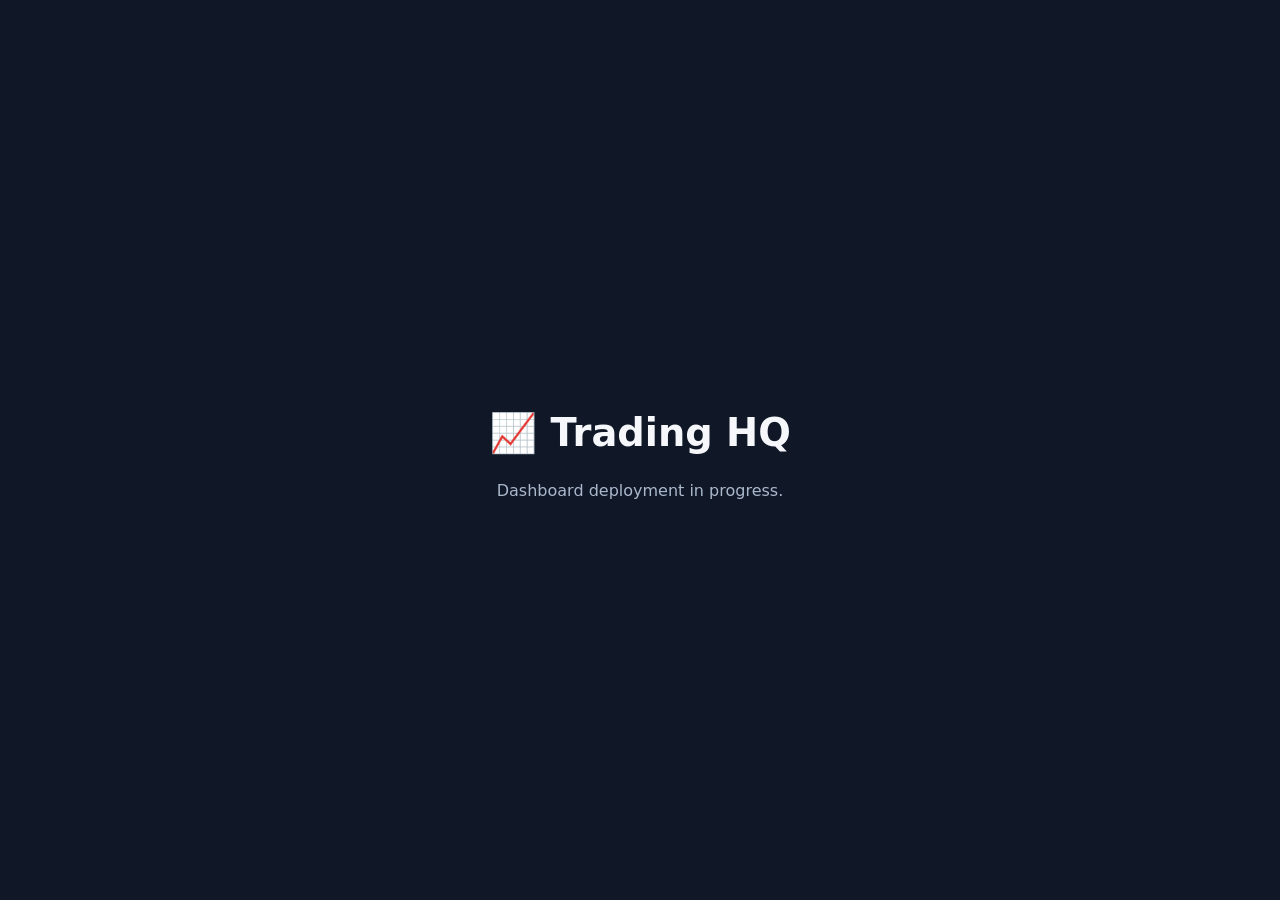
==== index.html @ 2f401fd8 "Add initial Trading HQ landing page" ====
<!doctype html>
<html lang="en"><head><meta charset="utf-8"><meta name="viewport" content="width=device-width,initial-scale=1"><meta name="theme-color" content="#101827"><title>Trading HQ</title><style>body{margin:0;background:#101827;color:#f5f7fb;font-family:system-ui,sans-serif;min-height:100vh;display:grid;place-items:center;text-align:center}main{padding:2rem}h1{font-size:2.4rem}p{color:#aab8cc}</style></head><body><main><h1>📈 Trading HQ</h1><p>Dashboard deployment in progress.</p></main></body></html>
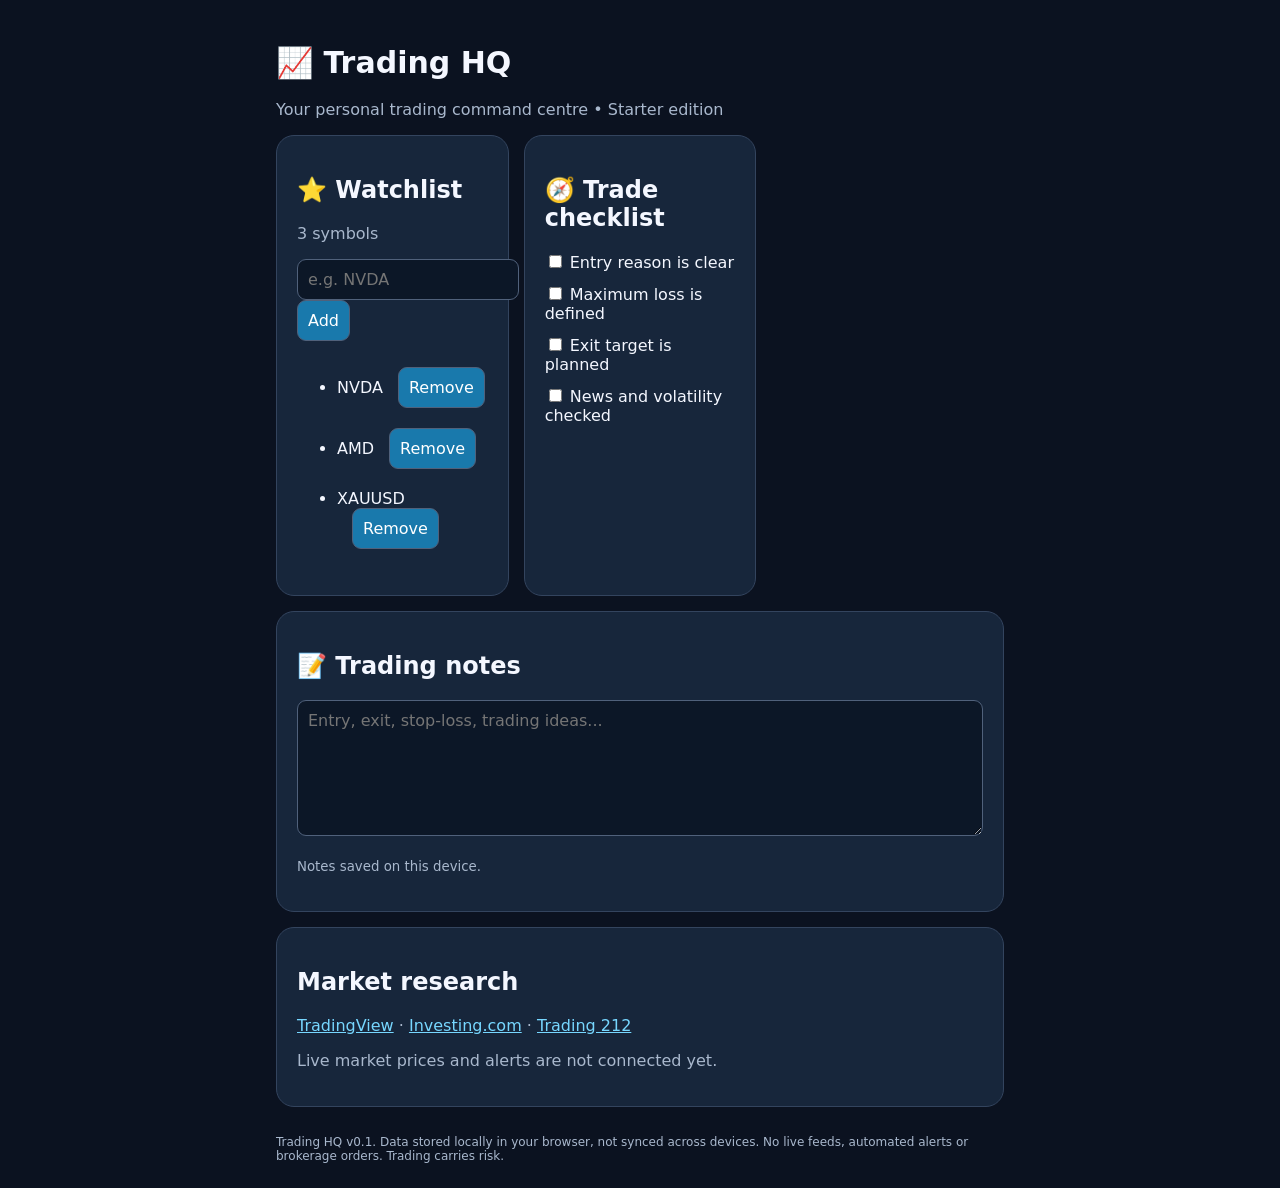
==== commit 517f0003: "Launch interactive Trading HQ starter dashboard" ====
--- a/index.html
+++ b/index.html
@@ -1,2 +1 @@
-<!doctype html>
-<html lang="en"><head><meta charset="utf-8"><meta name="viewport" content="width=device-width,initial-scale=1"><meta name="theme-color" content="#101827"><title>Trading HQ</title><style>body{margin:0;background:#101827;color:#f5f7fb;font-family:system-ui,sans-serif;min-height:100vh;display:grid;place-items:center;text-align:center}main{padding:2rem}h1{font-size:2.4rem}p{color:#aab8cc}</style></head><body><main><h1>📈 Trading HQ</h1><p>Dashboard deployment in progress.</p></main></body></html>
+<!doctype html><html lang="en"><head><meta charset="utf-8"><meta name="viewport" content="width=device-width,initial-scale=1"><meta name="theme-color" content="#101827"><title>Trading HQ</title><style>*{box-sizing:border-box}body{margin:0;background:#0b1220;color:#f4f7ff;font:16px system-ui}main{max-width:760px;margin:auto;padding:25px 16px}h1{font-size:30px}p,small{color:#a9b8cd}.grid{display:grid;grid-template-columns:repeat(auto-fit,minmax(230px,1fr));gap:15px}.card{background:#17263b;border:1px solid #33445e;border-radius:18px;padding:20px}.wide{grid-column:1/-1}input,textarea,button{font:inherit;border-radius:9px;padding:10px;background:#0c1727;color:white;border:1px solid #50617b}button{background:#1979ac;cursor:pointer}li{padding:10px 0}li button{margin-left:15px}textarea{width:100%}a{color:#77d7ff}label{display:block;margin:12px 0}footer{margin-top:28px;color:#a9b8cd;font-size:12px}</style></head><body><main><h1>📈 Trading HQ</h1><p>Your personal trading command centre • Starter edition</p><div class="grid"><section class="card"><h2>⭐ Watchlist</h2><p id="count"></p><form id="form"><input id="ticker" placeholder="e.g. NVDA" maxlength="20" required><button>Add</button></form><ul id="list"></ul></section><section class="card"><h2>🧭 Trade checklist</h2><div id="checks"></div></section><section class="card wide"><h2>📝 Trading notes</h2><textarea id="notes" rows="6" placeholder="Entry, exit, stop-loss, trading ideas..."></textarea><p><small>Notes saved on this device.</small></p></section><section class="card wide"><h2>Market research</h2><p><a href="https://www.tradingview.com/">TradingView</a> · <a href="https://www.investing.com/">Investing.com</a> · <a href="https://www.trading212.com/">Trading 212</a></p><p>Live market prices and alerts are not connected yet.</p></section></div><footer>Trading HQ v0.1. Data stored locally in your browser, not synced across devices. No live feeds, automated alerts or brokerage orders. Trading carries risk.</footer></main><script>const key='trading-hq-starter';let d;try{d=JSON.parse(localStorage.getItem(key))||{}}catch{d={}};d.watch=Array.isArray(d.watch)?d.watch:['NVDA','AMD','XAUUSD'];d.checks=Array.isArray(d.checks)?d.checks:[false,false,false,false];d.notes=d.notes||'';const save=()=>localStorage.setItem(key,JSON.stringify(d));const checks=['Entry reason is clear','Maximum loss is defined','Exit target is planned','News and volatility checked'];function render(){document.getElementById('count').textContent=d.watch.length+' symbols';const ul=document.getElementById('list');ul.replaceChildren();d.watch.forEach((s,i)=>{const li=document.createElement('li');li.append(document.createTextNode(s));const b=document.createElement('button');b.textContent='Remove';b.onclick=()=>{d.watch.splice(i,1);save();render()};li.append(b);ul.append(li)});const el=document.getElementById('checks');el.replaceChildren();checks.forEach((s,i)=>{const l=document.createElement('label'),c=document.createElement('input');c.type='checkbox';c.checked=!!d.checks[i];c.onchange=()=>{d.checks[i]=c.checked;save()};l.append(c,document.createTextNode(' '+s));el.append(l)})}document.getElementById('form').onsubmit=e=>{e.preventDefault();const t=document.getElementById('ticker'),s=t.value.trim().toUpperCase().replace(/[^A-Z0-9.\-]/g,'');if(s&&!d.watch.includes(s)){d.watch.push(s);save();render()}t.value=''};const n=document.getElementById('notes');n.value=d.notes;n.oninput=()=>{d.notes=n.value;save()};render();</script></body></html>
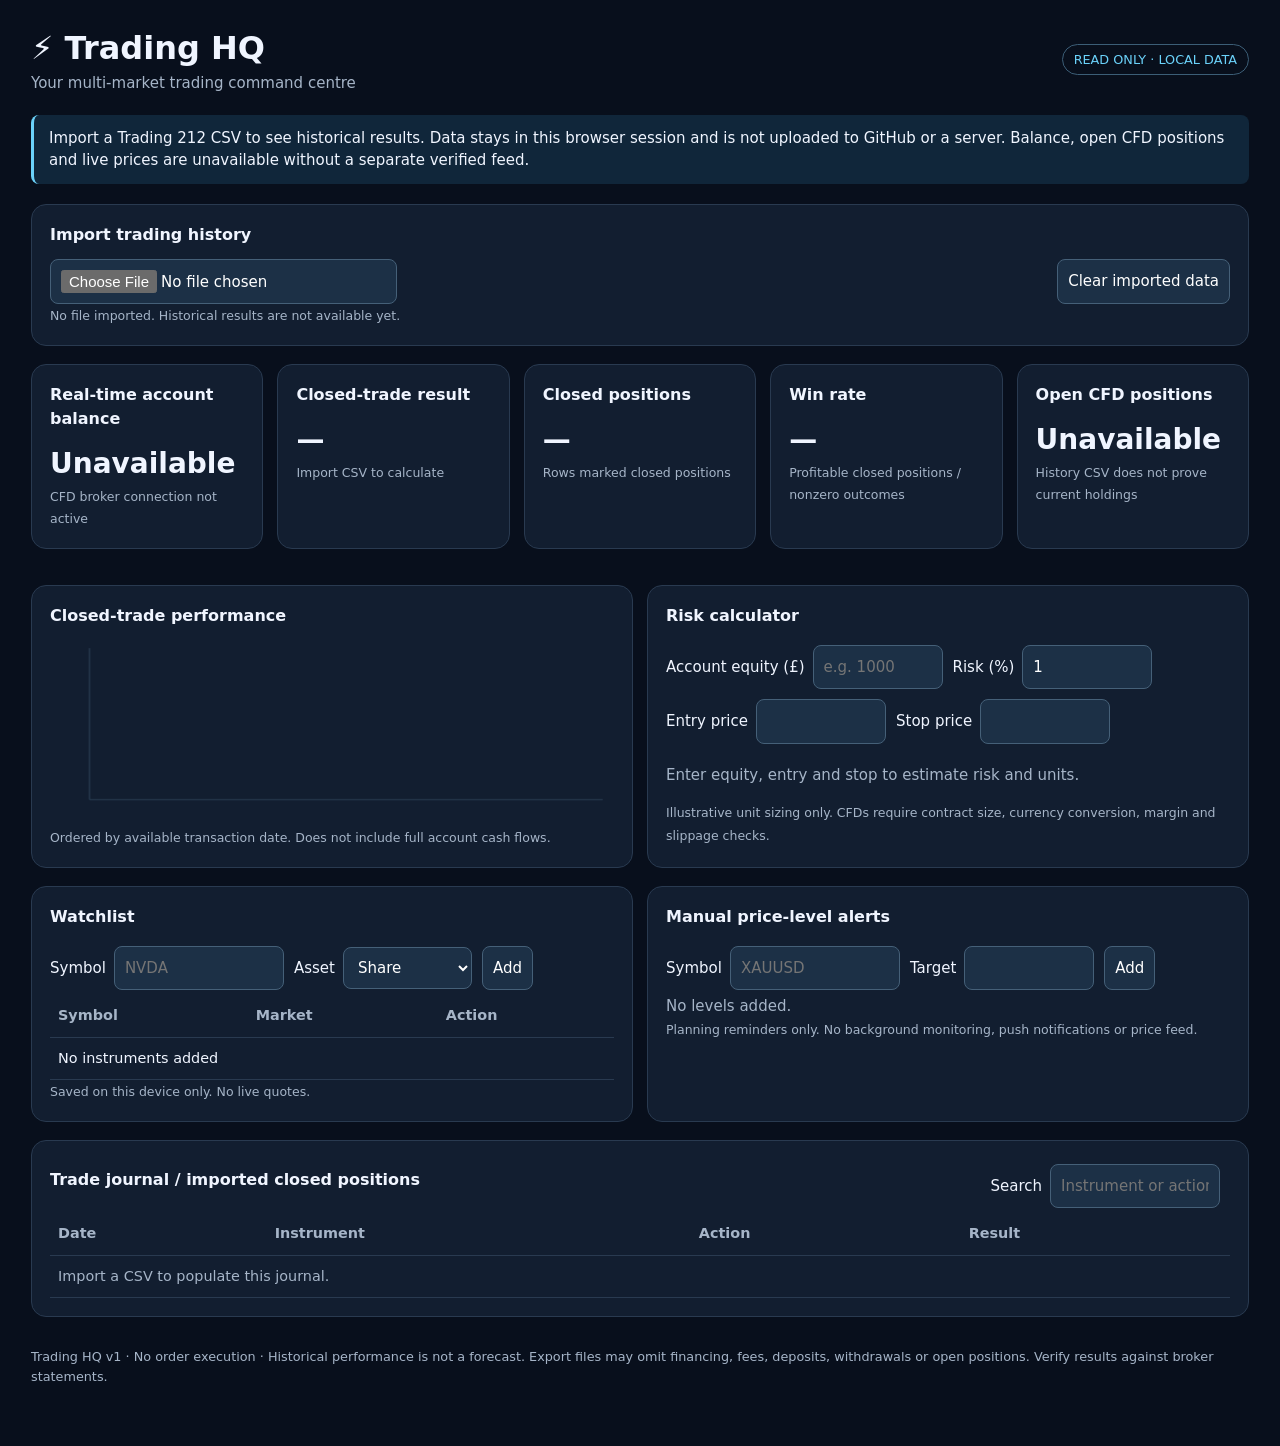
==== commit 09d8e6dd: "feat: publish reviewed read-only Trading HQ dashboard" ====
--- a/index.html
+++ b/index.html
@@ -1 +1,27 @@
-<!doctype html><html lang="en"><head><meta charset="utf-8"><meta name="viewport" content="width=device-width,initial-scale=1"><meta name="theme-color" content="#101827"><title>Trading HQ</title><style>*{box-sizing:border-box}body{margin:0;background:#0b1220;color:#f4f7ff;font:16px system-ui}main{max-width:760px;margin:auto;padding:25px 16px}h1{font-size:30px}p,small{color:#a9b8cd}.grid{display:grid;grid-template-columns:repeat(auto-fit,minmax(230px,1fr));gap:15px}.card{background:#17263b;border:1px solid #33445e;border-radius:18px;padding:20px}.wide{grid-column:1/-1}input,textarea,button{font:inherit;border-radius:9px;padding:10px;background:#0c1727;color:white;border:1px solid #50617b}button{background:#1979ac;cursor:pointer}li{padding:10px 0}li button{margin-left:15px}textarea{width:100%}a{color:#77d7ff}label{display:block;margin:12px 0}footer{margin-top:28px;color:#a9b8cd;font-size:12px}</style></head><body><main><h1>📈 Trading HQ</h1><p>Your personal trading command centre • Starter edition</p><div class="grid"><section class="card"><h2>⭐ Watchlist</h2><p id="count"></p><form id="form"><input id="ticker" placeholder="e.g. NVDA" maxlength="20" required><button>Add</button></form><ul id="list"></ul></section><section class="card"><h2>🧭 Trade checklist</h2><div id="checks"></div></section><section class="card wide"><h2>📝 Trading notes</h2><textarea id="notes" rows="6" placeholder="Entry, exit, stop-loss, trading ideas..."></textarea><p><small>Notes saved on this device.</small></p></section><section class="card wide"><h2>Market research</h2><p><a href="https://www.tradingview.com/">TradingView</a> · <a href="https://www.investing.com/">Investing.com</a> · <a href="https://www.trading212.com/">Trading 212</a></p><p>Live market prices and alerts are not connected yet.</p></section></div><footer>Trading HQ v0.1. Data stored locally in your browser, not synced across devices. No live feeds, automated alerts or brokerage orders. Trading carries risk.</footer></main><script>const key='trading-hq-starter';let d;try{d=JSON.parse(localStorage.getItem(key))||{}}catch{d={}};d.watch=Array.isArray(d.watch)?d.watch:['NVDA','AMD','XAUUSD'];d.checks=Array.isArray(d.checks)?d.checks:[false,false,false,false];d.notes=d.notes||'';const save=()=>localStorage.setItem(key,JSON.stringify(d));const checks=['Entry reason is clear','Maximum loss is defined','Exit target is planned','News and volatility checked'];function render(){document.getElementById('count').textContent=d.watch.length+' symbols';const ul=document.getElementById('list');ul.replaceChildren();d.watch.forEach((s,i)=>{const li=document.createElement('li');li.append(document.createTextNode(s));const b=document.createElement('button');b.textContent='Remove';b.onclick=()=>{d.watch.splice(i,1);save();render()};li.append(b);ul.append(li)});const el=document.getElementById('checks');el.replaceChildren();checks.forEach((s,i)=>{const l=document.createElement('label'),c=document.createElement('input');c.type='checkbox';c.checked=!!d.checks[i];c.onchange=()=>{d.checks[i]=c.checked;save()};l.append(c,document.createTextNode(' '+s));el.append(l)})}document.getElementById('form').onsubmit=e=>{e.preventDefault();const t=document.getElementById('ticker'),s=t.value.trim().toUpperCase().replace(/[^A-Z0-9.\-]/g,'');if(s&&!d.watch.includes(s)){d.watch.push(s);save();render()}t.value=''};const n=document.getElementById('notes');n.value=d.notes;n.oninput=()=>{d.notes=n.value;save()};render();</script></body></html>+<!doctype html>
+<html lang="en"><head><meta charset="utf-8"><meta name="viewport" content="width=device-width,initial-scale=1"><meta name="theme-color" content="#080f1c"><title>Trading HQ | Dashboard</title>
+<style>
+:root{color-scheme:dark;--bg:#080f1c;--panel:#121e30;--line:#293a50;--muted:#a6b5c8;--blue:#6bd2fa;--green:#61d6a4;--red:#ff8190}
+*{box-sizing:border-box}body{margin:0;background:var(--bg);color:#f0f5ff;font:15px/1.5 system-ui,Segoe UI,sans-serif}main{max-width:1250px;margin:auto;padding:24px 16px 60px}header,.flex{display:flex;justify-content:space-between;align-items:center;gap:12px;flex-wrap:wrap}h1{margin:0;font-size:2rem}h2{font-size:1rem;margin:0 0 12px}p,small,.muted{color:var(--muted)}.pill{border:1px solid #3c5e77;border-radius:20px;padding:5px 11px;color:var(--blue);font-size:.8rem}.grid{display:grid;grid-template-columns:repeat(auto-fit,minmax(210px,1fr));gap:14px;margin:18px 0}.card{background:var(--panel);border:1px solid var(--line);border-radius:15px;padding:18px;min-width:0}.value{font-size:1.75rem;font-weight:750;overflow-wrap:anywhere}.good{color:var(--green)}.bad{color:var(--red)}.notice{border-left:3px solid var(--blue);padding:12px 15px;background:#10263a;border-radius:8px;margin:20px 0}button,input,select{background:#1c3046;color:white;border:1px solid #456078;border-radius:8px;padding:10px;font:inherit}button{cursor:pointer}button:hover{border-color:var(--blue)}input[type=file]{max-width:100%}input[type=number]{width:130px}input[type=text]{width:170px}label{display:inline-flex;align-items:center;gap:8px;flex-wrap:wrap;margin:5px 10px 5px 0}table{border-collapse:collapse;width:100%;font-size:.9rem}th,td{padding:10px 8px;text-align:left;border-bottom:1px solid var(--line)}th{color:var(--muted)}.scroll{overflow:auto}section{margin-top:18px}.two{display:grid;grid-template-columns:repeat(auto-fit,minmax(310px,1fr));gap:14px}canvas{width:100%;height:180px}footer{margin-top:30px;color:var(--muted);font-size:.8rem}
+</style></head><body><main>
+<header><div><h1>⚡ Trading HQ</h1><div class="muted">Your multi-market trading command centre</div></div><span class="pill">READ ONLY · LOCAL DATA</span></header>
+<div class="notice">Import a Trading 212 CSV to see historical results. Data stays in this browser session and is not uploaded to GitHub or a server. Balance, open CFD positions and live prices are unavailable without a separate verified feed.</div>
+<section class="card"><h2>Import trading history</h2><div class="flex"><input id="csv" type="file" accept=".csv,text/csv"><button id="clear">Clear imported data</button></div><small id="status">No file imported. Historical results are not available yet.</small></section>
+<div class="grid"><div class="card"><h2>Real-time account balance</h2><div class="value">Unavailable</div><small>CFD broker connection not active</small></div><div class="card"><h2>Closed-trade result</h2><div class="value" id="pnl">—</div><small id="pnlNote">Import CSV to calculate</small></div><div class="card"><h2>Closed positions</h2><div class="value" id="trades">—</div><small>Rows marked closed positions</small></div><div class="card"><h2>Win rate</h2><div class="value" id="win">—</div><small>Profitable closed positions / nonzero outcomes</small></div><div class="card"><h2>Open CFD positions</h2><div class="value">Unavailable</div><small>History CSV does not prove current holdings</small></div></div>
+<div class="two"><section class="card"><h2>Closed-trade performance</h2><canvas id="chart" width="600" height="220" aria-label="Cumulative closed-trade results chart"></canvas><small>Ordered by available transaction date. Does not include full account cash flows.</small></section><section class="card"><h2>Risk calculator</h2><div><label>Account equity (£) <input id="equity" type="number" min="0" step=".01" placeholder="e.g. 1000"></label><label>Risk (%) <input id="risk" type="number" min="0" max="100" step=".1" value="1"></label></div><div><label>Entry price <input id="entry" type="number" min="0" step="any"></label><label>Stop price <input id="stop" type="number" min="0" step="any"></label></div><p id="riskout">Enter equity, entry and stop to estimate risk and units.</p><small>Illustrative unit sizing only. CFDs require contract size, currency conversion, margin and slippage checks.</small></section></div>
+<div class="two"><section class="card"><h2>Watchlist</h2><div><label>Symbol <input id="symbol" type="text" placeholder="NVDA"></label><label>Asset <select id="asset"><option>Share</option><option>ETF / ETC</option><option>Commodity</option><option>Index</option><option>FX</option><option>Crypto</option></select></label><button id="add">Add</button></div><div class="scroll"><table><thead><tr><th>Symbol</th><th>Market</th><th>Action</th></tr></thead><tbody id="watch"></tbody></table></div><small>Saved on this device only. No live quotes.</small></section><section class="card"><h2>Manual price-level alerts</h2><div><label>Symbol <input id="alertsymbol" type="text" placeholder="XAUUSD"></label><label>Target <input id="target" type="number" step="any"></label><button id="addalert">Add</button></div><div id="alerts" class="muted">No levels added.</div><small>Planning reminders only. No background monitoring, push notifications or price feed.</small></section></div>
+<section class="card"><div class="flex"><h2>Trade journal / imported closed positions</h2><label>Search <input id="filter" type="text" placeholder="Instrument or action"></label></div><div class="scroll"><table><thead><tr><th>Date</th><th>Instrument</th><th>Action</th><th>Result</th></tr></thead><tbody id="journal"><tr><td colspan="4" class="muted">Import a CSV to populate this journal.</td></tr></tbody></table></div><small id="count"></small></section>
+<footer>Trading HQ v1 · No order execution · Historical performance is not a forecast. Export files may omit financing, fees, deposits, withdrawals or open positions. Verify results against broker statements.</footer>
+</main><script>
+const $=id=>document.getElementById(id);let closed=[];const money=n=>(n<0?'-':'')+'£'+Math.abs(n).toLocaleString('en-GB',{minimumFractionDigits:2,maximumFractionDigits:2});
+function parseCSV(s){const out=[];let row=[],cell='',quote=false;for(let i=0;i<s.length;i++){let c=s[i];if(c==='"'){if(quote&&s[i+1]==='"'){cell+='"';i++}else quote=!quote}else if(c===','&&!quote){row.push(cell);cell=''}else if((c==='\n'||c==='\r')&&!quote){if(c==='\r'&&s[i+1]==='\n')i++;row.push(cell);if(row.some(x=>x.trim()))out.push(row);row=[];cell=''}else cell+=c}row.push(cell);if(row.some(x=>x.trim()))out.push(row);return out}
+function num(s){if(s==null||String(s).trim()==='')return NaN;let v=String(s).replace(/[£$€,\s]/g,'');if(/^\(.*\)$/.test(v))v='-'+v.slice(1,-1);return Number(v)}
+function draw(){const c=$('chart'),g=c.getContext('2d'),w=c.width,h=c.height;g.clearRect(0,0,w,h);g.strokeStyle='#30475d';g.beginPath();g.moveTo(42,10);g.lineTo(42,h-25);g.lineTo(w-12,h-25);g.stroke();if(!closed.length)return;let sum=0,pts=[0];for(const x of closed)pts.push(sum+=x.pnl);let lo=Math.min(...pts,0),hi=Math.max(...pts,0);if(lo===hi){lo-=1;hi+=1}g.strokeStyle='#6bd2fa';g.lineWidth=2;g.beginPath();pts.forEach((v,i)=>{let x=42+i/Math.max(1,pts.length-1)*(w-55),y=10+(hi-v)/(hi-lo)*(h-35);i?g.lineTo(x,y):g.moveTo(x,y)});g.stroke();g.fillStyle='#a6b5c8';g.font='12px sans-serif';g.fillText(money(hi),45,12);g.fillText(money(lo),45,h-30)}
+function render(){let pnl=closed.reduce((a,x)=>a+x.pnl,0),wins=closed.filter(x=>x.pnl>0).length,nonzero=closed.filter(x=>x.pnl!==0).length;$('pnl').textContent=closed.length?money(pnl):'—';$('pnl').className='value '+(pnl<0?'bad':'good');$('trades').textContent=closed.length||'—';$('win').textContent=nonzero?(100*wins/nonzero).toFixed(1)+'%':'—';draw();let q=$('filter').value.toLowerCase();let matches=closed.filter(x=>(x.instrument+' '+x.action).toLowerCase().includes(q));$('journal').innerHTML=matches.slice(-150).reverse().map(x=>'<tr><td>'+esc(x.date)+'</td><td>'+esc(x.instrument)+'</td><td>'+esc(x.action)+'</td><td class="'+(x.pnl<0?'bad':'good')+'">'+money(x.pnl)+'</td></tr>').join('')||'<tr><td colspan="4">No matching closed positions</td></tr>';$('count').textContent=matches.length+' matching records; showing latest 150.'}
+function esc(s){return String(s??'').replace(/[&<>"']/g,c=>({'&':'&amp;','<':'&lt;','>':'&gt;','"':'&quot;',"'":'&#39;'}[c]))}
+$('csv').addEventListener('change',async e=>{const f=e.target.files[0];if(!f)return;try{const rows=parseCSV((await f.text()).replace(/^\uFEFF/,''));const h=rows.shift().map(x=>x.trim().toLowerCase());const idx=(...terms)=>h.findIndex(x=>terms.some(t=>x===t));const action=idx('action','type'),result=idx('result (gbp)','result','p/l (gbp)','profit/loss','profit / loss','realised p/l','realized p/l');const instrument=idx('name','instrument','ticker','symbol'),date=idx('time','date','created on','execution time');if(action<0||result<0)throw Error('Could not identify Action and Result columns. Please use a Trading 212 History CSV containing closed positions.');closed=rows.filter(r=>/position closed|close position|closed position/i.test(r[action]||'')).map(r=>({date:r[date]||'',instrument:r[instrument]||'Unknown',action:r[action]||'',pnl:num(r[result])})).filter(x=>Number.isFinite(x.pnl));closed.sort((a,b)=>{let da=Date.parse(a.date),db=Date.parse(b.date);return Number.isFinite(da)&&Number.isFinite(db)?da-db:0});$('status').textContent=f.name+' · '+rows.length+' records · '+closed.length+' closed positions identified. Check totals against Trading 212.';$('pnlNote').textContent='Sum of imported closed-position result column';render()}catch(err){closed=[];render();$('status').textContent='Import error: '+err.message}});
+$('clear').onclick=()=>{closed=[];$('csv').value='';$('status').textContent='Imported data cleared.';render()};$('filter').oninput=render;
+function risk(){let e=num($('equity').value),p=num($('risk').value),a=num($('entry').value),b=num($('stop').value);if(!Number.isFinite(e)||e<=0||!Number.isFinite(p)||p<=0||!Number.isFinite(a)||!Number.isFinite(b)||a===b){$('riskout').textContent='Enter positive equity and risk, plus different entry and stop prices.';return}let cash=e*p/100;$('riskout').textContent='Maximum planned risk: '+money(cash)+' · Indicative units: '+(cash/Math.abs(a-b)).toFixed(4)}['equity','risk','entry','stop'].forEach(id=>$(id).oninput=risk);
+const key='tradinghq-v1-watch',akey='tradinghq-v1-alerts';function read(k){try{return JSON.parse(localStorage.getItem(k)||'[]')}catch{return []}}function save(k,v){try{localStorage.setItem(k,JSON.stringify(v))}catch{}}let watch=read(key),alerts=read(akey);function renderWatch(){$('watch').innerHTML=watch.map((x,i)=>'<tr><td>'+esc(x.symbol)+'</td><td>'+esc(x.asset)+'</td><td><button data-i="'+i+'">Remove</button></td></tr>').join('')||'<tr><td colspan="3">No instruments added</td></tr>';document.querySelectorAll('#watch button').forEach(b=>b.onclick=()=>{watch.splice(+b.dataset.i,1);save(key,watch);renderWatch()})}function renderAlerts(){$('alerts').innerHTML=alerts.map((x,i)=>'<p>'+esc(x.symbol)+' · '+esc(x.target)+' <button data-i="'+i+'">Remove</button></p>').join('')||'No levels added.';document.querySelectorAll('#alerts button').forEach(b=>b.onclick=()=>{alerts.splice(+b.dataset.i,1);save(akey,alerts);renderAlerts()})}
+$('add').onclick=()=>{let symbol=$('symbol').value.trim().toUpperCase();if(!symbol)return;watch.push({symbol,asset:$('asset').value});save(key,watch);$('symbol').value='';renderWatch()};$('addalert').onclick=()=>{let symbol=$('alertsymbol').value.trim().toUpperCase(),target=num($('target').value);if(!symbol||!Number.isFinite(target))return;alerts.push({symbol,target});save(akey,alerts);$('alertsymbol').value='';$('target').value='';renderAlerts()};renderWatch();renderAlerts();draw();
+</script></body></html>
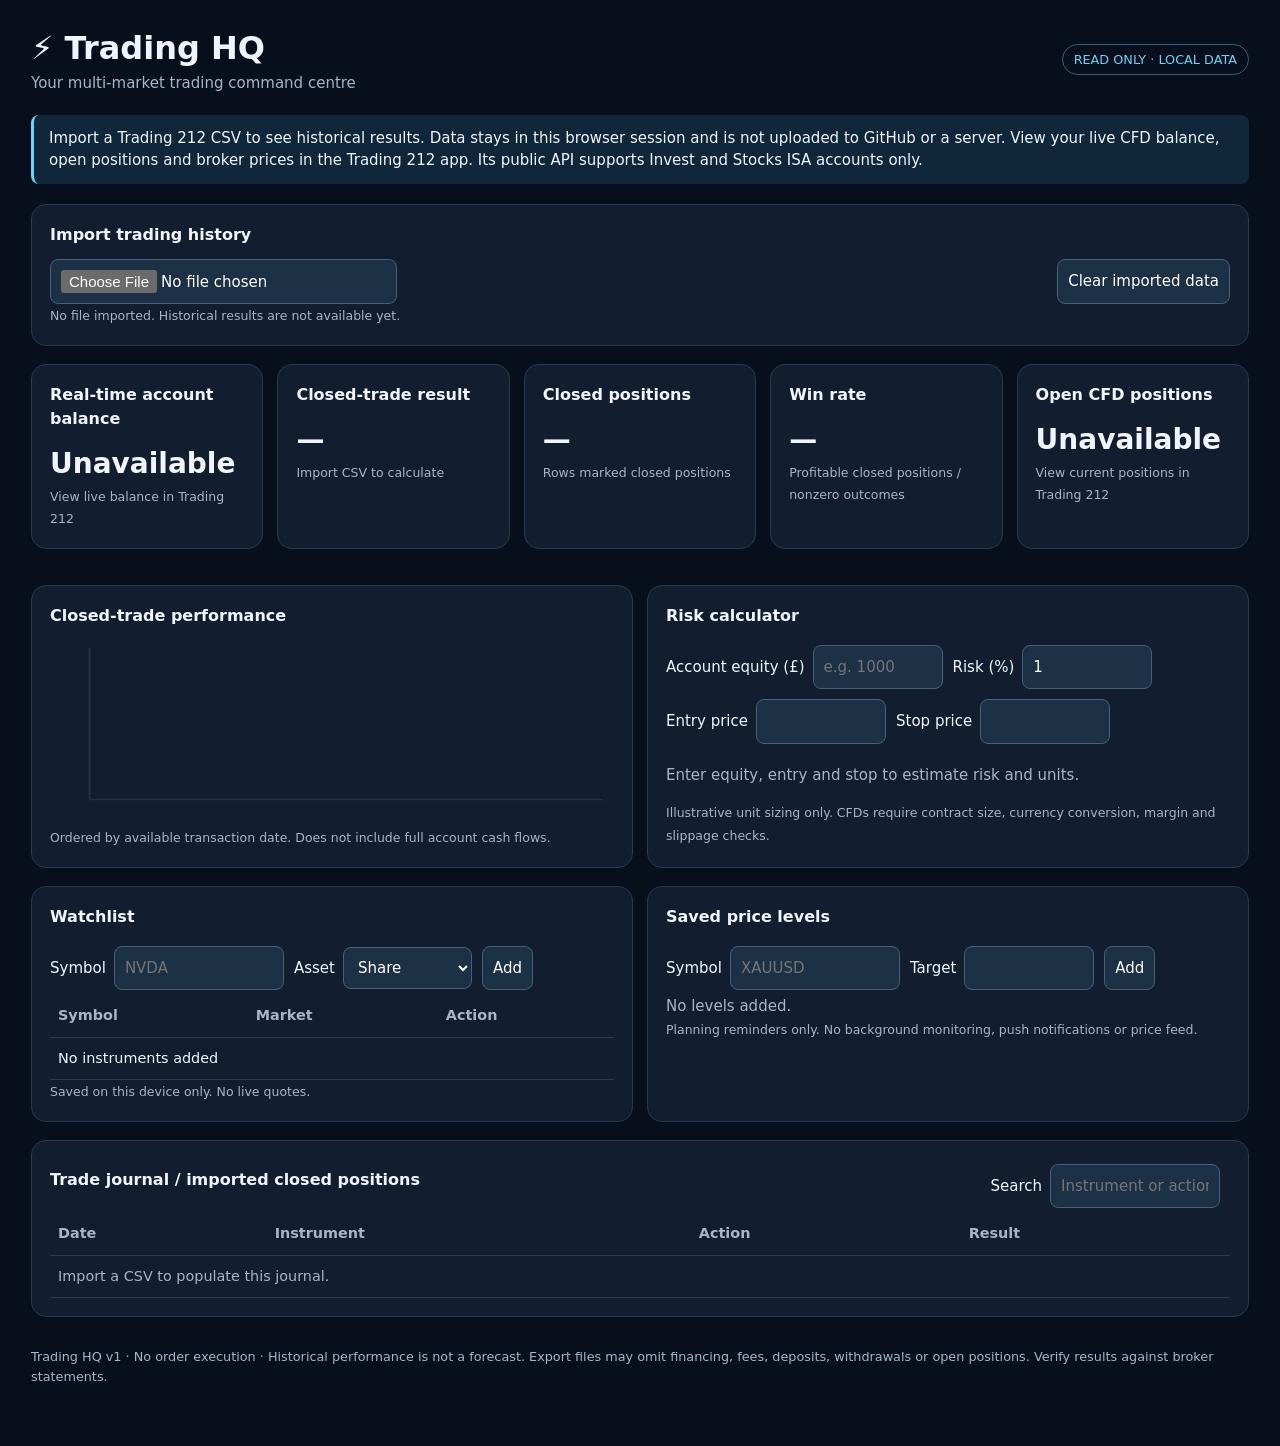
==== commit 6ddf18c9: "Clarify live CFD availability and saved price levels" ====
--- a/index.html
+++ b/index.html
@@ -5,11 +5,11 @@
 *{box-sizing:border-box}body{margin:0;background:var(--bg);color:#f0f5ff;font:15px/1.5 system-ui,Segoe UI,sans-serif}main{max-width:1250px;margin:auto;padding:24px 16px 60px}header,.flex{display:flex;justify-content:space-between;align-items:center;gap:12px;flex-wrap:wrap}h1{margin:0;font-size:2rem}h2{font-size:1rem;margin:0 0 12px}p,small,.muted{color:var(--muted)}.pill{border:1px solid #3c5e77;border-radius:20px;padding:5px 11px;color:var(--blue);font-size:.8rem}.grid{display:grid;grid-template-columns:repeat(auto-fit,minmax(210px,1fr));gap:14px;margin:18px 0}.card{background:var(--panel);border:1px solid var(--line);border-radius:15px;padding:18px;min-width:0}.value{font-size:1.75rem;font-weight:750;overflow-wrap:anywhere}.good{color:var(--green)}.bad{color:var(--red)}.notice{border-left:3px solid var(--blue);padding:12px 15px;background:#10263a;border-radius:8px;margin:20px 0}button,input,select{background:#1c3046;color:white;border:1px solid #456078;border-radius:8px;padding:10px;font:inherit}button{cursor:pointer}button:hover{border-color:var(--blue)}input[type=file]{max-width:100%}input[type=number]{width:130px}input[type=text]{width:170px}label{display:inline-flex;align-items:center;gap:8px;flex-wrap:wrap;margin:5px 10px 5px 0}table{border-collapse:collapse;width:100%;font-size:.9rem}th,td{padding:10px 8px;text-align:left;border-bottom:1px solid var(--line)}th{color:var(--muted)}.scroll{overflow:auto}section{margin-top:18px}.two{display:grid;grid-template-columns:repeat(auto-fit,minmax(310px,1fr));gap:14px}canvas{width:100%;height:180px}footer{margin-top:30px;color:var(--muted);font-size:.8rem}
 </style></head><body><main>
 <header><div><h1>⚡ Trading HQ</h1><div class="muted">Your multi-market trading command centre</div></div><span class="pill">READ ONLY · LOCAL DATA</span></header>
-<div class="notice">Import a Trading 212 CSV to see historical results. Data stays in this browser session and is not uploaded to GitHub or a server. Balance, open CFD positions and live prices are unavailable without a separate verified feed.</div>
+<div class="notice">Import a Trading 212 CSV to see historical results. Data stays in this browser session and is not uploaded to GitHub or a server. View your live CFD balance, open positions and broker prices in the Trading 212 app. Its public API supports Invest and Stocks ISA accounts only.</div>
 <section class="card"><h2>Import trading history</h2><div class="flex"><input id="csv" type="file" accept=".csv,text/csv"><button id="clear">Clear imported data</button></div><small id="status">No file imported. Historical results are not available yet.</small></section>
-<div class="grid"><div class="card"><h2>Real-time account balance</h2><div class="value">Unavailable</div><small>CFD broker connection not active</small></div><div class="card"><h2>Closed-trade result</h2><div class="value" id="pnl">—</div><small id="pnlNote">Import CSV to calculate</small></div><div class="card"><h2>Closed positions</h2><div class="value" id="trades">—</div><small>Rows marked closed positions</small></div><div class="card"><h2>Win rate</h2><div class="value" id="win">—</div><small>Profitable closed positions / nonzero outcomes</small></div><div class="card"><h2>Open CFD positions</h2><div class="value">Unavailable</div><small>History CSV does not prove current holdings</small></div></div>
+<div class="grid"><div class="card"><h2>Real-time account balance</h2><div class="value">Unavailable</div><small>View live balance in Trading 212</small></div><div class="card"><h2>Closed-trade result</h2><div class="value" id="pnl">—</div><small id="pnlNote">Import CSV to calculate</small></div><div class="card"><h2>Closed positions</h2><div class="value" id="trades">—</div><small>Rows marked closed positions</small></div><div class="card"><h2>Win rate</h2><div class="value" id="win">—</div><small>Profitable closed positions / nonzero outcomes</small></div><div class="card"><h2>Open CFD positions</h2><div class="value">Unavailable</div><small>View current positions in Trading 212</small></div></div>
 <div class="two"><section class="card"><h2>Closed-trade performance</h2><canvas id="chart" width="600" height="220" aria-label="Cumulative closed-trade results chart"></canvas><small>Ordered by available transaction date. Does not include full account cash flows.</small></section><section class="card"><h2>Risk calculator</h2><div><label>Account equity (£) <input id="equity" type="number" min="0" step=".01" placeholder="e.g. 1000"></label><label>Risk (%) <input id="risk" type="number" min="0" max="100" step=".1" value="1"></label></div><div><label>Entry price <input id="entry" type="number" min="0" step="any"></label><label>Stop price <input id="stop" type="number" min="0" step="any"></label></div><p id="riskout">Enter equity, entry and stop to estimate risk and units.</p><small>Illustrative unit sizing only. CFDs require contract size, currency conversion, margin and slippage checks.</small></section></div>
-<div class="two"><section class="card"><h2>Watchlist</h2><div><label>Symbol <input id="symbol" type="text" placeholder="NVDA"></label><label>Asset <select id="asset"><option>Share</option><option>ETF / ETC</option><option>Commodity</option><option>Index</option><option>FX</option><option>Crypto</option></select></label><button id="add">Add</button></div><div class="scroll"><table><thead><tr><th>Symbol</th><th>Market</th><th>Action</th></tr></thead><tbody id="watch"></tbody></table></div><small>Saved on this device only. No live quotes.</small></section><section class="card"><h2>Manual price-level alerts</h2><div><label>Symbol <input id="alertsymbol" type="text" placeholder="XAUUSD"></label><label>Target <input id="target" type="number" step="any"></label><button id="addalert">Add</button></div><div id="alerts" class="muted">No levels added.</div><small>Planning reminders only. No background monitoring, push notifications or price feed.</small></section></div>
+<div class="two"><section class="card"><h2>Watchlist</h2><div><label>Symbol <input id="symbol" type="text" placeholder="NVDA"></label><label>Asset <select id="asset"><option>Share</option><option>ETF / ETC</option><option>Commodity</option><option>Index</option><option>FX</option><option>Crypto</option></select></label><button id="add">Add</button></div><div class="scroll"><table><thead><tr><th>Symbol</th><th>Market</th><th>Action</th></tr></thead><tbody id="watch"></tbody></table></div><small>Saved on this device only. No live quotes.</small></section><section class="card"><h2>Saved price levels</h2><div><label>Symbol <input id="alertsymbol" type="text" placeholder="XAUUSD"></label><label>Target <input id="target" type="number" step="any"></label><button id="addalert">Add</button></div><div id="alerts" class="muted">No levels added.</div><small>Planning reminders only. No background monitoring, push notifications or price feed.</small></section></div>
 <section class="card"><div class="flex"><h2>Trade journal / imported closed positions</h2><label>Search <input id="filter" type="text" placeholder="Instrument or action"></label></div><div class="scroll"><table><thead><tr><th>Date</th><th>Instrument</th><th>Action</th><th>Result</th></tr></thead><tbody id="journal"><tr><td colspan="4" class="muted">Import a CSV to populate this journal.</td></tr></tbody></table></div><small id="count"></small></section>
 <footer>Trading HQ v1 · No order execution · Historical performance is not a forecast. Export files may omit financing, fees, deposits, withdrawals or open positions. Verify results against broker statements.</footer>
 </main><script>
@@ -19,8 +19,62 @@
 function draw(){const c=$('chart'),g=c.getContext('2d'),w=c.width,h=c.height;g.clearRect(0,0,w,h);g.strokeStyle='#30475d';g.beginPath();g.moveTo(42,10);g.lineTo(42,h-25);g.lineTo(w-12,h-25);g.stroke();if(!closed.length)return;let sum=0,pts=[0];for(const x of closed)pts.push(sum+=x.pnl);let lo=Math.min(...pts,0),hi=Math.max(...pts,0);if(lo===hi){lo-=1;hi+=1}g.strokeStyle='#6bd2fa';g.lineWidth=2;g.beginPath();pts.forEach((v,i)=>{let x=42+i/Math.max(1,pts.length-1)*(w-55),y=10+(hi-v)/(hi-lo)*(h-35);i?g.lineTo(x,y):g.moveTo(x,y)});g.stroke();g.fillStyle='#a6b5c8';g.font='12px sans-serif';g.fillText(money(hi),45,12);g.fillText(money(lo),45,h-30)}
 function render(){let pnl=closed.reduce((a,x)=>a+x.pnl,0),wins=closed.filter(x=>x.pnl>0).length,nonzero=closed.filter(x=>x.pnl!==0).length;$('pnl').textContent=closed.length?money(pnl):'—';$('pnl').className='value '+(pnl<0?'bad':'good');$('trades').textContent=closed.length||'—';$('win').textContent=nonzero?(100*wins/nonzero).toFixed(1)+'%':'—';draw();let q=$('filter').value.toLowerCase();let matches=closed.filter(x=>(x.instrument+' '+x.action).toLowerCase().includes(q));$('journal').innerHTML=matches.slice(-150).reverse().map(x=>'<tr><td>'+esc(x.date)+'</td><td>'+esc(x.instrument)+'</td><td>'+esc(x.action)+'</td><td class="'+(x.pnl<0?'bad':'good')+'">'+money(x.pnl)+'</td></tr>').join('')||'<tr><td colspan="4">No matching closed positions</td></tr>';$('count').textContent=matches.length+' matching records; showing latest 150.'}
 function esc(s){return String(s??'').replace(/[&<>"']/g,c=>({'&':'&amp;','<':'&lt;','>':'&gt;','"':'&quot;',"'":'&#39;'}[c]))}
-$('csv').addEventListener('change',async e=>{const f=e.target.files[0];if(!f)return;try{const rows=parseCSV((await f.text()).replace(/^\uFEFF/,''));const h=rows.shift().map(x=>x.trim().toLowerCase());const idx=(...terms)=>h.findIndex(x=>terms.some(t=>x===t));const action=idx('action','type'),result=idx('result (gbp)','result','p/l (gbp)','profit/loss','profit / loss','realised p/l','realized p/l');const instrument=idx('name','instrument','ticker','symbol'),date=idx('time','date','created on','execution time');if(action<0||result<0)throw Error('Could not identify Action and Result columns. Please use a Trading 212 History CSV containing closed positions.');closed=rows.filter(r=>/position closed|close position|closed position/i.test(r[action]||'')).map(r=>({date:r[date]||'',instrument:r[instrument]||'Unknown',action:r[action]||'',pnl:num(r[result])})).filter(x=>Number.isFinite(x.pnl));closed.sort((a,b)=>{let da=Date.parse(a.date),db=Date.parse(b.date);return Number.isFinite(da)&&Number.isFinite(db)?da-db:0});$('status').textContent=f.name+' · '+rows.length+' records · '+closed.length+' closed positions identified. Check totals against Trading 212.';$('pnlNote').textContent='Sum of imported closed-position result column';render()}catch(err){closed=[];render();$('status').textContent='Import error: '+err.message}});
-$('clear').onclick=()=>{closed=[];$('csv').value='';$('status').textContent='Imported data cleared.';render()};$('filter').oninput=render;
+let importRequest = 0;
+$('csv').addEventListener('change', async e => {
+  const file = e.target.files[0];
+  if (!file) return;
+  const request = ++importRequest;
+  try {
+    const rows = parseCSV((await file.text()).replace(/^\uFEFF/, ''));
+    if (request !== importRequest) return;
+    const headers = (rows.shift() || []).map(value => value.trim().toLowerCase());
+    const index = (...names) => names.map(name => headers.indexOf(name)).find(i => i >= 0) ?? -1;
+    const recordType = index('record type');
+    const isCFD = recordType >= 0;
+    const action = isCFD ? recordType : index('action', 'type');
+    const result = isCFD
+      ? index('total result (account currency)')
+      : index('result (gbp)', 'result', 'p/l (gbp)', 'profit/loss', 'profit / loss', 'realised p/l', 'realized p/l');
+    const currency = index('account currency');
+    const instrument = index('instrument', 'name', 'ticker', 'symbol');
+    const date = isCFD ? index('date closed (utc)') : index('time', 'date', 'created on', 'execution time');
+    if (action < 0 || result < 0 || (isCFD && currency < 0)) {
+      throw Error('Please choose a Trading 212 history CSV with closed-position results.');
+    }
+    const positions = rows.filter(row => /position closed|close position|closed position/i.test(row[action] || ''));
+    if (isCFD && positions.some(row => row[currency]?.trim().toUpperCase() !== 'GBP')) {
+      throw Error('This dashboard displays GBP and requires a GBP account export.');
+    }
+    closed = positions.map(row => ({
+      date: row[date] || '',
+      instrument: row[instrument] || 'Unknown',
+      action: row[action] || '',
+      pnl: num(row[result])
+    })).filter(position => Number.isFinite(position.pnl));
+    const dateValue = value => {
+      if (!isCFD) return Date.parse(value);
+      const timestamp = value.trim().replace(' ', 'T');
+      return Date.parse(/[Zz]$|[+-]\d{2}:?\d{2}$/.test(timestamp) ? timestamp : timestamp + 'Z');
+    };
+    closed.sort((a, b) => {
+      const aTime = dateValue(a.date);
+      const bTime = dateValue(b.date);
+      return Number.isFinite(aTime) && Number.isFinite(bTime) ? aTime - bTime : 0;
+    });
+    const skipped = positions.length - closed.length;
+    $('status').textContent = file.name + ' · ' + rows.length + ' records · ' + closed.length +
+      ' closed positions imported.' + (skipped ? ' Skipped ' + skipped + ' with missing or invalid results.' : '');
+    $('pnlNote').textContent = isCFD ? 'Sum of Total result for closed positions in GBP' : 'Sum of imported closed-position result column';
+    render();
+  } catch (error) {
+    if (request !== importRequest) return;
+    closed = [];
+    $('pnlNote').textContent = 'Import CSV to calculate';
+    render();
+    $('status').textContent = 'Import error: ' + error.message;
+  }
+});
+$('clear').onclick=()=>{importRequest++;closed=[];$('pnlNote').textContent='Import CSV to calculate';$('csv').value='';$('status').textContent='Imported data cleared.';render()};$('filter').oninput=render;
 function risk(){let e=num($('equity').value),p=num($('risk').value),a=num($('entry').value),b=num($('stop').value);if(!Number.isFinite(e)||e<=0||!Number.isFinite(p)||p<=0||!Number.isFinite(a)||!Number.isFinite(b)||a===b){$('riskout').textContent='Enter positive equity and risk, plus different entry and stop prices.';return}let cash=e*p/100;$('riskout').textContent='Maximum planned risk: '+money(cash)+' · Indicative units: '+(cash/Math.abs(a-b)).toFixed(4)}['equity','risk','entry','stop'].forEach(id=>$(id).oninput=risk);
 const key='tradinghq-v1-watch',akey='tradinghq-v1-alerts';function read(k){try{return JSON.parse(localStorage.getItem(k)||'[]')}catch{return []}}function save(k,v){try{localStorage.setItem(k,JSON.stringify(v))}catch{}}let watch=read(key),alerts=read(akey);function renderWatch(){$('watch').innerHTML=watch.map((x,i)=>'<tr><td>'+esc(x.symbol)+'</td><td>'+esc(x.asset)+'</td><td><button data-i="'+i+'">Remove</button></td></tr>').join('')||'<tr><td colspan="3">No instruments added</td></tr>';document.querySelectorAll('#watch button').forEach(b=>b.onclick=()=>{watch.splice(+b.dataset.i,1);save(key,watch);renderWatch()})}function renderAlerts(){$('alerts').innerHTML=alerts.map((x,i)=>'<p>'+esc(x.symbol)+' · '+esc(x.target)+' <button data-i="'+i+'">Remove</button></p>').join('')||'No levels added.';document.querySelectorAll('#alerts button').forEach(b=>b.onclick=()=>{alerts.splice(+b.dataset.i,1);save(akey,alerts);renderAlerts()})}
 $('add').onclick=()=>{let symbol=$('symbol').value.trim().toUpperCase();if(!symbol)return;watch.push({symbol,asset:$('asset').value});save(key,watch);$('symbol').value='';renderWatch()};$('addalert').onclick=()=>{let symbol=$('alertsymbol').value.trim().toUpperCase(),target=num($('target').value);if(!symbol||!Number.isFinite(target))return;alerts.push({symbol,target});save(akey,alerts);$('alertsymbol').value='';$('target').value='';renderAlerts()};renderWatch();renderAlerts();draw();
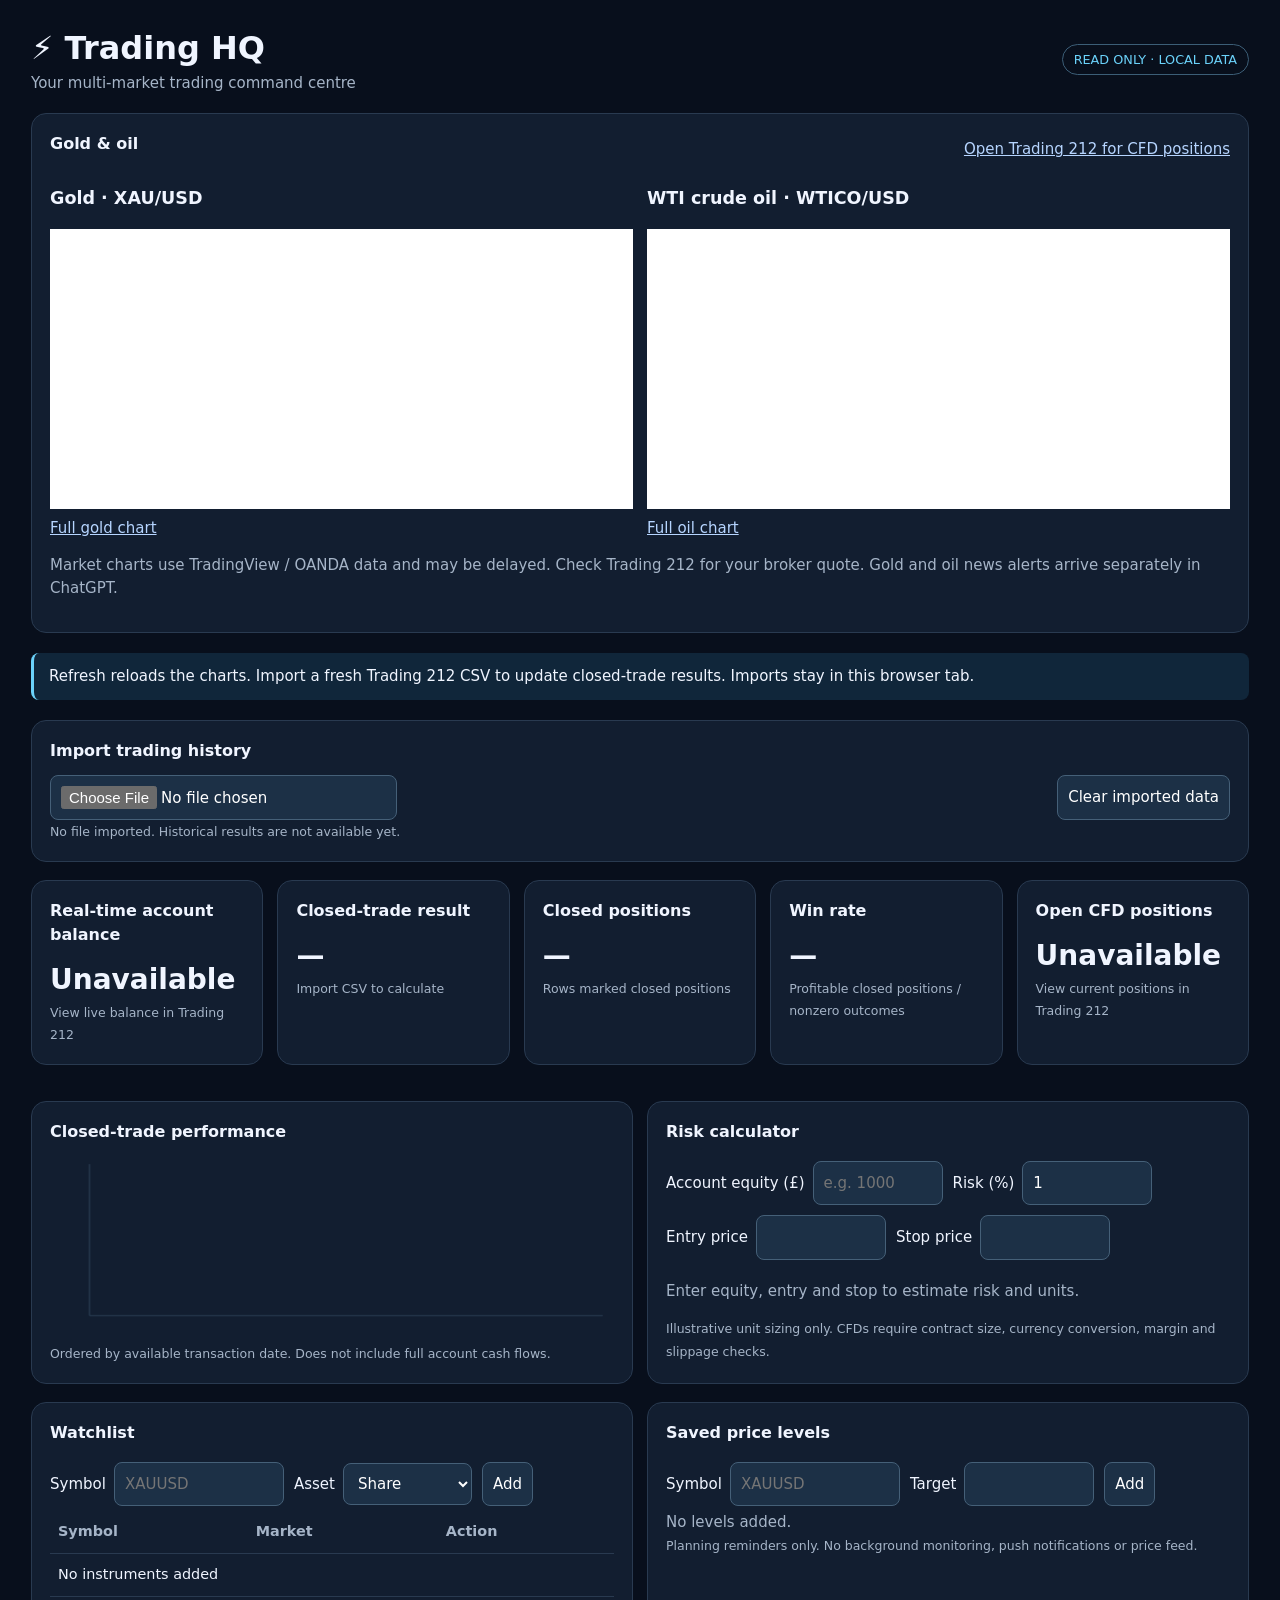
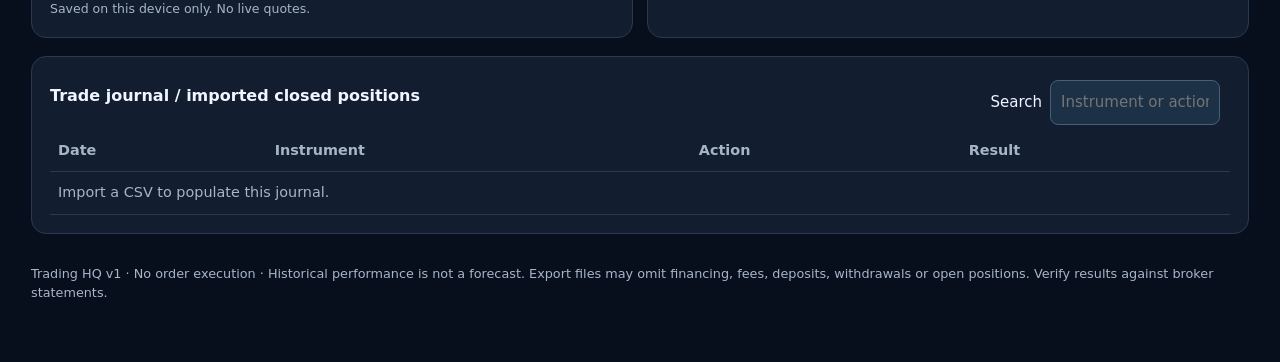
==== commit c8b805de: "Add gold and WTI crude charts to Trading HQ" ====
--- a/index.html
+++ b/index.html
@@ -2,14 +2,32 @@
 <html lang="en"><head><meta charset="utf-8"><meta name="viewport" content="width=device-width,initial-scale=1"><meta name="theme-color" content="#080f1c"><title>Trading HQ | Dashboard</title>
 <style>
 :root{color-scheme:dark;--bg:#080f1c;--panel:#121e30;--line:#293a50;--muted:#a6b5c8;--blue:#6bd2fa;--green:#61d6a4;--red:#ff8190}
-*{box-sizing:border-box}body{margin:0;background:var(--bg);color:#f0f5ff;font:15px/1.5 system-ui,Segoe UI,sans-serif}main{max-width:1250px;margin:auto;padding:24px 16px 60px}header,.flex{display:flex;justify-content:space-between;align-items:center;gap:12px;flex-wrap:wrap}h1{margin:0;font-size:2rem}h2{font-size:1rem;margin:0 0 12px}p,small,.muted{color:var(--muted)}.pill{border:1px solid #3c5e77;border-radius:20px;padding:5px 11px;color:var(--blue);font-size:.8rem}.grid{display:grid;grid-template-columns:repeat(auto-fit,minmax(210px,1fr));gap:14px;margin:18px 0}.card{background:var(--panel);border:1px solid var(--line);border-radius:15px;padding:18px;min-width:0}.value{font-size:1.75rem;font-weight:750;overflow-wrap:anywhere}.good{color:var(--green)}.bad{color:var(--red)}.notice{border-left:3px solid var(--blue);padding:12px 15px;background:#10263a;border-radius:8px;margin:20px 0}button,input,select{background:#1c3046;color:white;border:1px solid #456078;border-radius:8px;padding:10px;font:inherit}button{cursor:pointer}button:hover{border-color:var(--blue)}input[type=file]{max-width:100%}input[type=number]{width:130px}input[type=text]{width:170px}label{display:inline-flex;align-items:center;gap:8px;flex-wrap:wrap;margin:5px 10px 5px 0}table{border-collapse:collapse;width:100%;font-size:.9rem}th,td{padding:10px 8px;text-align:left;border-bottom:1px solid var(--line)}th{color:var(--muted)}.scroll{overflow:auto}section{margin-top:18px}.two{display:grid;grid-template-columns:repeat(auto-fit,minmax(310px,1fr));gap:14px}canvas{width:100%;height:180px}footer{margin-top:30px;color:var(--muted);font-size:.8rem}
+*{box-sizing:border-box}body{margin:0;background:var(--bg);color:#f0f5ff;font:15px/1.5 system-ui,Segoe UI,sans-serif}main{max-width:1250px;margin:auto;padding:24px 16px 60px}header,.flex{display:flex;justify-content:space-between;align-items:center;gap:12px;flex-wrap:wrap}h1{margin:0;font-size:2rem}h2{font-size:1rem;margin:0 0 12px}p,small,.muted{color:var(--muted)}.pill{border:1px solid #3c5e77;border-radius:20px;padding:5px 11px;color:var(--blue);font-size:.8rem}.grid{display:grid;grid-template-columns:repeat(auto-fit,minmax(210px,1fr));gap:14px;margin:18px 0}.card{background:var(--panel);border:1px solid var(--line);border-radius:15px;padding:18px;min-width:0}.value{font-size:1.75rem;font-weight:750;overflow-wrap:anywhere}.good{color:var(--green)}.bad{color:var(--red)}a{color:#b6d5ff}.market-chart{display:block;width:100%;height:280px;border:0;margin-bottom:.5rem}.notice{border-left:3px solid var(--blue);padding:12px 15px;background:#10263a;border-radius:8px;margin:20px 0}button,input,select{background:#1c3046;color:white;border:1px solid #456078;border-radius:8px;padding:10px;font:inherit}button{cursor:pointer}button:hover{border-color:var(--blue)}input[type=file]{max-width:100%}input[type=number]{width:130px}input[type=text]{width:170px}label{display:inline-flex;align-items:center;gap:8px;flex-wrap:wrap;margin:5px 10px 5px 0}table{border-collapse:collapse;width:100%;font-size:.9rem}th,td{padding:10px 8px;text-align:left;border-bottom:1px solid var(--line)}th{color:var(--muted)}.scroll{overflow:auto}section{margin-top:18px}.two{display:grid;grid-template-columns:repeat(auto-fit,minmax(310px,1fr));gap:14px}canvas{width:100%;height:180px}footer{margin-top:30px;color:var(--muted);font-size:.8rem}
 </style></head><body><main>
 <header><div><h1>⚡ Trading HQ</h1><div class="muted">Your multi-market trading command centre</div></div><span class="pill">READ ONLY · LOCAL DATA</span></header>
-<div class="notice">Import a Trading 212 CSV to see historical results. Data stays in this browser session and is not uploaded to GitHub or a server. View your live CFD balance, open positions and broker prices in the Trading 212 app. Its public API supports Invest and Stocks ISA accounts only.</div>
+<section class="card" aria-labelledby="markets-heading">
+  <div class="flex"><h2 id="markets-heading">Gold &amp; oil</h2>
+    <a href="https://app.trading212.com/" target="_blank" rel="noopener noreferrer">Open Trading 212 for CFD positions</a>
+  </div>
+  <div class="two">
+    <div>
+      <h3>Gold · XAU/USD</h3>
+      <iframe class="market-chart" title="TradingView gold chart" src="https://s.tradingview.com/widgetembed/?symbol=OANDA%3AXAUUSD&amp;interval=15&amp;theme=dark&amp;hidesidetoolbar=1&amp;symboledit=0"></iframe>
+      <a href="https://www.tradingview.com/symbols/XAUUSD/?exchange=OANDA" target="_blank" rel="noopener noreferrer">Full gold chart</a>
+    </div>
+    <div>
+      <h3>WTI crude oil · WTICO/USD</h3>
+      <iframe class="market-chart" title="TradingView WTI crude oil chart" src="https://s.tradingview.com/widgetembed/?symbol=OANDA%3AWTICOUSD&amp;interval=15&amp;theme=dark&amp;hidesidetoolbar=1&amp;symboledit=0"></iframe>
+      <a href="https://www.tradingview.com/symbols/WTICOUSD/?exchange=OANDA" target="_blank" rel="noopener noreferrer">Full oil chart</a>
+    </div>
+  </div>
+  <p class="muted">Market charts use TradingView / OANDA data and may be delayed. Check Trading 212 for your broker quote. Gold and oil news alerts arrive separately in ChatGPT.</p>
+</section>
+<div class="notice">Refresh reloads the charts. Import a fresh Trading 212 CSV to update closed-trade results. Imports stay in this browser tab.</div>
 <section class="card"><h2>Import trading history</h2><div class="flex"><input id="csv" type="file" accept=".csv,text/csv"><button id="clear">Clear imported data</button></div><small id="status">No file imported. Historical results are not available yet.</small></section>
 <div class="grid"><div class="card"><h2>Real-time account balance</h2><div class="value">Unavailable</div><small>View live balance in Trading 212</small></div><div class="card"><h2>Closed-trade result</h2><div class="value" id="pnl">—</div><small id="pnlNote">Import CSV to calculate</small></div><div class="card"><h2>Closed positions</h2><div class="value" id="trades">—</div><small>Rows marked closed positions</small></div><div class="card"><h2>Win rate</h2><div class="value" id="win">—</div><small>Profitable closed positions / nonzero outcomes</small></div><div class="card"><h2>Open CFD positions</h2><div class="value">Unavailable</div><small>View current positions in Trading 212</small></div></div>
 <div class="two"><section class="card"><h2>Closed-trade performance</h2><canvas id="chart" width="600" height="220" aria-label="Cumulative closed-trade results chart"></canvas><small>Ordered by available transaction date. Does not include full account cash flows.</small></section><section class="card"><h2>Risk calculator</h2><div><label>Account equity (£) <input id="equity" type="number" min="0" step=".01" placeholder="e.g. 1000"></label><label>Risk (%) <input id="risk" type="number" min="0" max="100" step=".1" value="1"></label></div><div><label>Entry price <input id="entry" type="number" min="0" step="any"></label><label>Stop price <input id="stop" type="number" min="0" step="any"></label></div><p id="riskout">Enter equity, entry and stop to estimate risk and units.</p><small>Illustrative unit sizing only. CFDs require contract size, currency conversion, margin and slippage checks.</small></section></div>
-<div class="two"><section class="card"><h2>Watchlist</h2><div><label>Symbol <input id="symbol" type="text" placeholder="NVDA"></label><label>Asset <select id="asset"><option>Share</option><option>ETF / ETC</option><option>Commodity</option><option>Index</option><option>FX</option><option>Crypto</option></select></label><button id="add">Add</button></div><div class="scroll"><table><thead><tr><th>Symbol</th><th>Market</th><th>Action</th></tr></thead><tbody id="watch"></tbody></table></div><small>Saved on this device only. No live quotes.</small></section><section class="card"><h2>Saved price levels</h2><div><label>Symbol <input id="alertsymbol" type="text" placeholder="XAUUSD"></label><label>Target <input id="target" type="number" step="any"></label><button id="addalert">Add</button></div><div id="alerts" class="muted">No levels added.</div><small>Planning reminders only. No background monitoring, push notifications or price feed.</small></section></div>
+<div class="two"><section class="card"><h2>Watchlist</h2><div><label>Symbol <input id="symbol" type="text" placeholder="XAUUSD"></label><label>Asset <select id="asset"><option>Share</option><option>ETF / ETC</option><option>Commodity</option><option>Index</option><option>FX</option><option>Crypto</option></select></label><button id="add">Add</button></div><div class="scroll"><table><thead><tr><th>Symbol</th><th>Market</th><th>Action</th></tr></thead><tbody id="watch"></tbody></table></div><small>Saved on this device only. No live quotes.</small></section><section class="card"><h2>Saved price levels</h2><div><label>Symbol <input id="alertsymbol" type="text" placeholder="XAUUSD"></label><label>Target <input id="target" type="number" step="any"></label><button id="addalert">Add</button></div><div id="alerts" class="muted">No levels added.</div><small>Planning reminders only. No background monitoring, push notifications or price feed.</small></section></div>
 <section class="card"><div class="flex"><h2>Trade journal / imported closed positions</h2><label>Search <input id="filter" type="text" placeholder="Instrument or action"></label></div><div class="scroll"><table><thead><tr><th>Date</th><th>Instrument</th><th>Action</th><th>Result</th></tr></thead><tbody id="journal"><tr><td colspan="4" class="muted">Import a CSV to populate this journal.</td></tr></tbody></table></div><small id="count"></small></section>
 <footer>Trading HQ v1 · No order execution · Historical performance is not a forecast. Export files may omit financing, fees, deposits, withdrawals or open positions. Verify results against broker statements.</footer>
 </main><script>
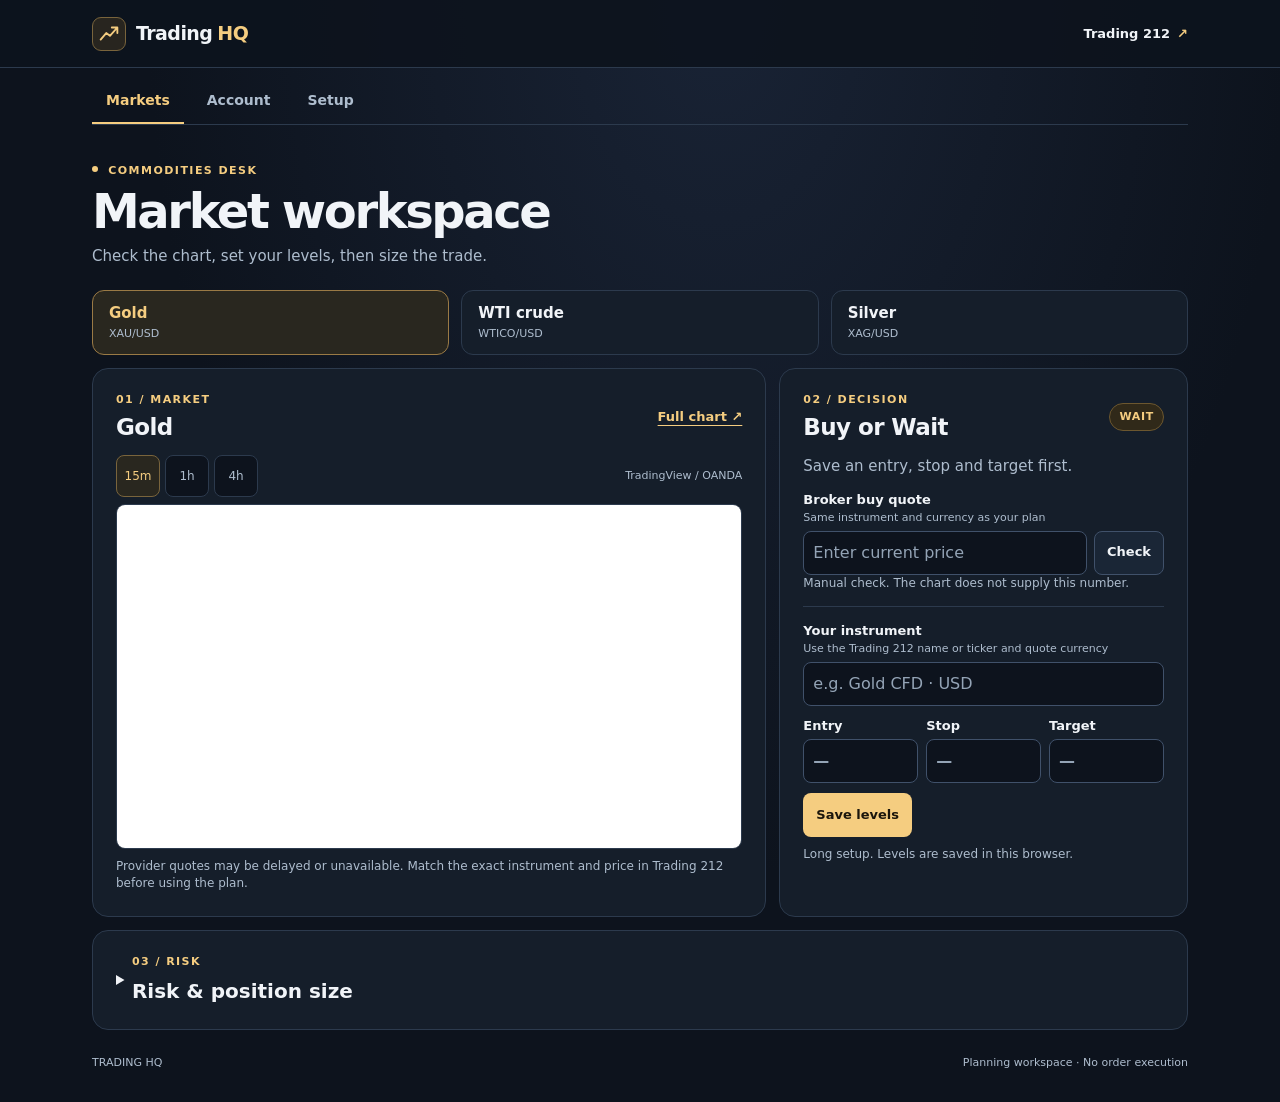
==== commit 5a55a418: "Extend Trading HQ for mobile commodity planning" ====
--- a/index.html
+++ b/index.html
@@ -1,99 +1,128 @@
 <!doctype html>
-<html lang="en"><head><meta charset="utf-8"><meta name="viewport" content="width=device-width,initial-scale=1"><meta name="theme-color" content="#080f1c"><title>Trading HQ | Dashboard</title>
-<style>
-:root{color-scheme:dark;--bg:#080f1c;--panel:#121e30;--line:#293a50;--muted:#a6b5c8;--blue:#6bd2fa;--green:#61d6a4;--red:#ff8190}
-*{box-sizing:border-box}body{margin:0;background:var(--bg);color:#f0f5ff;font:15px/1.5 system-ui,Segoe UI,sans-serif}main{max-width:1250px;margin:auto;padding:24px 16px 60px}header,.flex{display:flex;justify-content:space-between;align-items:center;gap:12px;flex-wrap:wrap}h1{margin:0;font-size:2rem}h2{font-size:1rem;margin:0 0 12px}p,small,.muted{color:var(--muted)}.pill{border:1px solid #3c5e77;border-radius:20px;padding:5px 11px;color:var(--blue);font-size:.8rem}.grid{display:grid;grid-template-columns:repeat(auto-fit,minmax(210px,1fr));gap:14px;margin:18px 0}.card{background:var(--panel);border:1px solid var(--line);border-radius:15px;padding:18px;min-width:0}.value{font-size:1.75rem;font-weight:750;overflow-wrap:anywhere}.good{color:var(--green)}.bad{color:var(--red)}a{color:#b6d5ff}.market-chart{display:block;width:100%;height:280px;border:0;margin-bottom:.5rem}.notice{border-left:3px solid var(--blue);padding:12px 15px;background:#10263a;border-radius:8px;margin:20px 0}button,input,select{background:#1c3046;color:white;border:1px solid #456078;border-radius:8px;padding:10px;font:inherit}button{cursor:pointer}button:hover{border-color:var(--blue)}input[type=file]{max-width:100%}input[type=number]{width:130px}input[type=text]{width:170px}label{display:inline-flex;align-items:center;gap:8px;flex-wrap:wrap;margin:5px 10px 5px 0}table{border-collapse:collapse;width:100%;font-size:.9rem}th,td{padding:10px 8px;text-align:left;border-bottom:1px solid var(--line)}th{color:var(--muted)}.scroll{overflow:auto}section{margin-top:18px}.two{display:grid;grid-template-columns:repeat(auto-fit,minmax(310px,1fr));gap:14px}canvas{width:100%;height:180px}footer{margin-top:30px;color:var(--muted);font-size:.8rem}
-</style></head><body><main>
-<header><div><h1>⚡ Trading HQ</h1><div class="muted">Your multi-market trading command centre</div></div><span class="pill">READ ONLY · LOCAL DATA</span></header>
-<section class="card" aria-labelledby="markets-heading">
-  <div class="flex"><h2 id="markets-heading">Gold &amp; oil</h2>
-    <a href="https://app.trading212.com/" target="_blank" rel="noopener noreferrer">Open Trading 212 for CFD positions</a>
-  </div>
-  <div class="two">
-    <div>
-      <h3>Gold · XAU/USD</h3>
-      <iframe class="market-chart" title="TradingView gold chart" src="https://s.tradingview.com/widgetembed/?symbol=OANDA%3AXAUUSD&amp;interval=15&amp;theme=dark&amp;hidesidetoolbar=1&amp;symboledit=0"></iframe>
-      <a href="https://www.tradingview.com/symbols/XAUUSD/?exchange=OANDA" target="_blank" rel="noopener noreferrer">Full gold chart</a>
+<html lang="en-GB">
+<head>
+<meta charset="utf-8">
+<meta name="viewport" content="width=device-width,initial-scale=1">
+<meta name="theme-color" content="#0d131d">
+<meta name="description" content="Trading HQ mobile workspace for Gold, WTI crude and Silver.">
+<title>Trading HQ · Commodity workspace</title>
+<link rel="stylesheet" href="styles.css">
+<script type="module" src="app.js"></script>
+</head>
+<body>
+<header class="top"><div class="shell top-inner">
+  <a class="brand" href="#markets"><span class="logo" aria-hidden="true"><svg viewBox="0 0 28 28" fill="none"><path d="m5 20 6-7 4 3 8-9M17 7h6v6" stroke="currentColor" stroke-width="2" stroke-linecap="round" stroke-linejoin="round"/></svg></span> Trading <strong>HQ</strong></a>
+  <a class="broker" href="https://app.trading212.com/" target="_blank" rel="noopener">Trading 212 <span aria-hidden="true">↗</span></a>
+</div></header>
+<main class="shell">
+  <nav class="nav" aria-label="Workspace"><a href="#markets" aria-current="page">Markets</a><a href="#account">Account</a><a href="#setup">Setup</a></nav>
+  <section id="markets" class="page">
+    <div class="intro"><p class="eyebrow"><span></span> COMMODITIES DESK</p><h1>Market workspace</h1><p>Check the chart, set your levels, then size the trade.</p></div>
+    <div class="instruments" aria-label="Market selection">
+      <button type="button" data-market="gold" aria-pressed="true"><b>Gold</b><small>XAU/USD</small></button>
+      <button type="button" data-market="wti" aria-pressed="false"><b>WTI <span class="wide">crude</span></b><small>WTICO/USD</small></button>
+      <button type="button" data-market="silver" aria-pressed="false"><b>Silver</b><small>XAG/USD</small></button>
     </div>
-    <div>
-      <h3>WTI crude oil · WTICO/USD</h3>
-      <iframe class="market-chart" title="TradingView WTI crude oil chart" src="https://s.tradingview.com/widgetembed/?symbol=OANDA%3AWTICOUSD&amp;interval=15&amp;theme=dark&amp;hidesidetoolbar=1&amp;symboledit=0"></iframe>
-      <a href="https://www.tradingview.com/symbols/WTICOUSD/?exchange=OANDA" target="_blank" rel="noopener noreferrer">Full oil chart</a>
+    <div class="layout">
+      <section class="panel market-panel" aria-labelledby="market-name">
+        <div class="section-head"><div><p class="eyebrow">01 / MARKET</p><h2 id="market-name">Gold</h2></div><a class="quiet-link" id="full-chart" href="https://www.tradingview.com/symbols/XAUUSD/?exchange=OANDA" target="_blank" rel="noopener">Full chart ↗</a></div>
+        <div class="chart-tools"><div class="intervals" aria-label="Chart interval"><button type="button" data-interval="15" aria-pressed="true">15m</button><button type="button" data-interval="60" aria-pressed="false">1h</button><button type="button" data-interval="240" aria-pressed="false">4h</button></div><small>TradingView / OANDA</small></div>
+        <iframe class="chart" id="market-chart" title="TradingView Gold chart" allowfullscreen></iframe>
+        <p class="fine">Provider quotes may be delayed or unavailable. Match the exact instrument and price in Trading 212 before using the plan.</p>
+      </section>
+      <section class="panel decision" aria-labelledby="decision-title">
+        <div class="section-head"><div><p class="eyebrow">02 / DECISION</p><h2 id="decision-title">Buy or Wait</h2></div><span id="decision-tag" class="tag">WAIT</span></div>
+        <p id="decision-reason" aria-live="polite">Save an entry, stop and target first.</p>
+        <form id="price-form">
+          <label for="quote">Broker buy quote <small>Same instrument and currency as your plan</small></label>
+          <div class="input-action"><input id="quote" type="number" inputmode="decimal" min="0" step="any" placeholder="Enter current price" required><button class="button secondary">Check</button></div>
+        </form>
+        <p id="quote-status" class="fine">Manual check. The chart does not supply this number.</p>
+        <div class="separator"></div>
+        <form id="levels-form">
+          <label for="instrument">Your instrument <small>Use the Trading 212 name or ticker and quote currency</small></label>
+          <input id="instrument" type="text" maxlength="70" placeholder="e.g. Gold CFD · USD" required>
+          <div class="fields three">
+            <label>Entry <input id="entry" type="number" inputmode="decimal" min="0" step="any" required placeholder="—"></label>
+            <label>Stop <input id="stop" type="number" inputmode="decimal" min="0" step="any" required placeholder="—"></label>
+            <label>Target <input id="target" type="number" inputmode="decimal" min="0" step="any" required placeholder="—"></label>
+          </div>
+          <button class="button primary">Save levels</button>
+          <p class="fine feedback" id="level-status" role="status">Long setup. Levels are saved in this browser.</p>
+        </form>
+      </section>
     </div>
-  </div>
-  <p class="muted">Market charts use TradingView / OANDA data and may be delayed. Check Trading 212 for your broker quote. Gold and oil news alerts arrive separately in ChatGPT.</p>
-</section>
-<div class="notice">Refresh reloads the charts. Import a fresh Trading 212 CSV to update closed-trade results. Imports stay in this browser tab.</div>
-<section class="card"><h2>Import trading history</h2><div class="flex"><input id="csv" type="file" accept=".csv,text/csv"><button id="clear">Clear imported data</button></div><small id="status">No file imported. Historical results are not available yet.</small></section>
-<div class="grid"><div class="card"><h2>Real-time account balance</h2><div class="value">Unavailable</div><small>View live balance in Trading 212</small></div><div class="card"><h2>Closed-trade result</h2><div class="value" id="pnl">—</div><small id="pnlNote">Import CSV to calculate</small></div><div class="card"><h2>Closed positions</h2><div class="value" id="trades">—</div><small>Rows marked closed positions</small></div><div class="card"><h2>Win rate</h2><div class="value" id="win">—</div><small>Profitable closed positions / nonzero outcomes</small></div><div class="card"><h2>Open CFD positions</h2><div class="value">Unavailable</div><small>View current positions in Trading 212</small></div></div>
-<div class="two"><section class="card"><h2>Closed-trade performance</h2><canvas id="chart" width="600" height="220" aria-label="Cumulative closed-trade results chart"></canvas><small>Ordered by available transaction date. Does not include full account cash flows.</small></section><section class="card"><h2>Risk calculator</h2><div><label>Account equity (£) <input id="equity" type="number" min="0" step=".01" placeholder="e.g. 1000"></label><label>Risk (%) <input id="risk" type="number" min="0" max="100" step=".1" value="1"></label></div><div><label>Entry price <input id="entry" type="number" min="0" step="any"></label><label>Stop price <input id="stop" type="number" min="0" step="any"></label></div><p id="riskout">Enter equity, entry and stop to estimate risk and units.</p><small>Illustrative unit sizing only. CFDs require contract size, currency conversion, margin and slippage checks.</small></section></div>
-<div class="two"><section class="card"><h2>Watchlist</h2><div><label>Symbol <input id="symbol" type="text" placeholder="XAUUSD"></label><label>Asset <select id="asset"><option>Share</option><option>ETF / ETC</option><option>Commodity</option><option>Index</option><option>FX</option><option>Crypto</option></select></label><button id="add">Add</button></div><div class="scroll"><table><thead><tr><th>Symbol</th><th>Market</th><th>Action</th></tr></thead><tbody id="watch"></tbody></table></div><small>Saved on this device only. No live quotes.</small></section><section class="card"><h2>Saved price levels</h2><div><label>Symbol <input id="alertsymbol" type="text" placeholder="XAUUSD"></label><label>Target <input id="target" type="number" step="any"></label><button id="addalert">Add</button></div><div id="alerts" class="muted">No levels added.</div><small>Planning reminders only. No background monitoring, push notifications or price feed.</small></section></div>
-<section class="card"><div class="flex"><h2>Trade journal / imported closed positions</h2><label>Search <input id="filter" type="text" placeholder="Instrument or action"></label></div><div class="scroll"><table><thead><tr><th>Date</th><th>Instrument</th><th>Action</th><th>Result</th></tr></thead><tbody id="journal"><tr><td colspan="4" class="muted">Import a CSV to populate this journal.</td></tr></tbody></table></div><small id="count"></small></section>
-<footer>Trading HQ v1 · No order execution · Historical performance is not a forecast. Export files may omit financing, fees, deposits, withdrawals or open positions. Verify results against broker statements.</footer>
-</main><script>
-const $=id=>document.getElementById(id);let closed=[];const money=n=>(n<0?'-':'')+'£'+Math.abs(n).toLocaleString('en-GB',{minimumFractionDigits:2,maximumFractionDigits:2});
-function parseCSV(s){const out=[];let row=[],cell='',quote=false;for(let i=0;i<s.length;i++){let c=s[i];if(c==='"'){if(quote&&s[i+1]==='"'){cell+='"';i++}else quote=!quote}else if(c===','&&!quote){row.push(cell);cell=''}else if((c==='\n'||c==='\r')&&!quote){if(c==='\r'&&s[i+1]==='\n')i++;row.push(cell);if(row.some(x=>x.trim()))out.push(row);row=[];cell=''}else cell+=c}row.push(cell);if(row.some(x=>x.trim()))out.push(row);return out}
-function num(s){if(s==null||String(s).trim()==='')return NaN;let v=String(s).replace(/[£$€,\s]/g,'');if(/^\(.*\)$/.test(v))v='-'+v.slice(1,-1);return Number(v)}
-function draw(){const c=$('chart'),g=c.getContext('2d'),w=c.width,h=c.height;g.clearRect(0,0,w,h);g.strokeStyle='#30475d';g.beginPath();g.moveTo(42,10);g.lineTo(42,h-25);g.lineTo(w-12,h-25);g.stroke();if(!closed.length)return;let sum=0,pts=[0];for(const x of closed)pts.push(sum+=x.pnl);let lo=Math.min(...pts,0),hi=Math.max(...pts,0);if(lo===hi){lo-=1;hi+=1}g.strokeStyle='#6bd2fa';g.lineWidth=2;g.beginPath();pts.forEach((v,i)=>{let x=42+i/Math.max(1,pts.length-1)*(w-55),y=10+(hi-v)/(hi-lo)*(h-35);i?g.lineTo(x,y):g.moveTo(x,y)});g.stroke();g.fillStyle='#a6b5c8';g.font='12px sans-serif';g.fillText(money(hi),45,12);g.fillText(money(lo),45,h-30)}
-function render(){let pnl=closed.reduce((a,x)=>a+x.pnl,0),wins=closed.filter(x=>x.pnl>0).length,nonzero=closed.filter(x=>x.pnl!==0).length;$('pnl').textContent=closed.length?money(pnl):'—';$('pnl').className='value '+(pnl<0?'bad':'good');$('trades').textContent=closed.length||'—';$('win').textContent=nonzero?(100*wins/nonzero).toFixed(1)+'%':'—';draw();let q=$('filter').value.toLowerCase();let matches=closed.filter(x=>(x.instrument+' '+x.action).toLowerCase().includes(q));$('journal').innerHTML=matches.slice(-150).reverse().map(x=>'<tr><td>'+esc(x.date)+'</td><td>'+esc(x.instrument)+'</td><td>'+esc(x.action)+'</td><td class="'+(x.pnl<0?'bad':'good')+'">'+money(x.pnl)+'</td></tr>').join('')||'<tr><td colspan="4">No matching closed positions</td></tr>';$('count').textContent=matches.length+' matching records; showing latest 150.'}
-function esc(s){return String(s??'').replace(/[&<>"']/g,c=>({'&':'&amp;','<':'&lt;','>':'&gt;','"':'&quot;',"'":'&#39;'}[c]))}
-let importRequest = 0;
-$('csv').addEventListener('change', async e => {
-  const file = e.target.files[0];
-  if (!file) return;
-  const request = ++importRequest;
-  try {
-    const rows = parseCSV((await file.text()).replace(/^\uFEFF/, ''));
-    if (request !== importRequest) return;
-    const headers = (rows.shift() || []).map(value => value.trim().toLowerCase());
-    const index = (...names) => names.map(name => headers.indexOf(name)).find(i => i >= 0) ?? -1;
-    const recordType = index('record type');
-    const isCFD = recordType >= 0;
-    const action = isCFD ? recordType : index('action', 'type');
-    const result = isCFD
-      ? index('total result (account currency)')
-      : index('result (gbp)', 'result', 'p/l (gbp)', 'profit/loss', 'profit / loss', 'realised p/l', 'realized p/l');
-    const currency = index('account currency');
-    const instrument = index('instrument', 'name', 'ticker', 'symbol');
-    const date = isCFD ? index('date closed (utc)') : index('time', 'date', 'created on', 'execution time');
-    if (action < 0 || result < 0 || (isCFD && currency < 0)) {
-      throw Error('Please choose a Trading 212 history CSV with closed-position results.');
-    }
-    const positions = rows.filter(row => /position closed|close position|closed position/i.test(row[action] || ''));
-    if (isCFD && positions.some(row => row[currency]?.trim().toUpperCase() !== 'GBP')) {
-      throw Error('This dashboard displays GBP and requires a GBP account export.');
-    }
-    closed = positions.map(row => ({
-      date: row[date] || '',
-      instrument: row[instrument] || 'Unknown',
-      action: row[action] || '',
-      pnl: num(row[result])
-    })).filter(position => Number.isFinite(position.pnl));
-    const dateValue = value => {
-      if (!isCFD) return Date.parse(value);
-      const timestamp = value.trim().replace(' ', 'T');
-      return Date.parse(/[Zz]$|[+-]\d{2}:?\d{2}$/.test(timestamp) ? timestamp : timestamp + 'Z');
-    };
-    closed.sort((a, b) => {
-      const aTime = dateValue(a.date);
-      const bTime = dateValue(b.date);
-      return Number.isFinite(aTime) && Number.isFinite(bTime) ? aTime - bTime : 0;
-    });
-    const skipped = positions.length - closed.length;
-    $('status').textContent = file.name + ' · ' + rows.length + ' records · ' + closed.length +
-      ' closed positions imported.' + (skipped ? ' Skipped ' + skipped + ' with missing or invalid results.' : '');
-    $('pnlNote').textContent = isCFD ? 'Sum of Total result for closed positions in GBP' : 'Sum of imported closed-position result column';
-    render();
-  } catch (error) {
-    if (request !== importRequest) return;
-    closed = [];
-    $('pnlNote').textContent = 'Import CSV to calculate';
-    render();
-    $('status').textContent = 'Import error: ' + error.message;
-  }
-});
-$('clear').onclick=()=>{importRequest++;closed=[];$('pnlNote').textContent='Import CSV to calculate';$('csv').value='';$('status').textContent='Imported data cleared.';render()};$('filter').oninput=render;
-function risk(){let e=num($('equity').value),p=num($('risk').value),a=num($('entry').value),b=num($('stop').value);if(!Number.isFinite(e)||e<=0||!Number.isFinite(p)||p<=0||!Number.isFinite(a)||!Number.isFinite(b)||a===b){$('riskout').textContent='Enter positive equity and risk, plus different entry and stop prices.';return}let cash=e*p/100;$('riskout').textContent='Maximum planned risk: '+money(cash)+' · Indicative units: '+(cash/Math.abs(a-b)).toFixed(4)}['equity','risk','entry','stop'].forEach(id=>$(id).oninput=risk);
-const key='tradinghq-v1-watch',akey='tradinghq-v1-alerts';function read(k){try{return JSON.parse(localStorage.getItem(k)||'[]')}catch{return []}}function save(k,v){try{localStorage.setItem(k,JSON.stringify(v))}catch{}}let watch=read(key),alerts=read(akey);function renderWatch(){$('watch').innerHTML=watch.map((x,i)=>'<tr><td>'+esc(x.symbol)+'</td><td>'+esc(x.asset)+'</td><td><button data-i="'+i+'">Remove</button></td></tr>').join('')||'<tr><td colspan="3">No instruments added</td></tr>';document.querySelectorAll('#watch button').forEach(b=>b.onclick=()=>{watch.splice(+b.dataset.i,1);save(key,watch);renderWatch()})}function renderAlerts(){$('alerts').innerHTML=alerts.map((x,i)=>'<p>'+esc(x.symbol)+' · '+esc(x.target)+' <button data-i="'+i+'">Remove</button></p>').join('')||'No levels added.';document.querySelectorAll('#alerts button').forEach(b=>b.onclick=()=>{alerts.splice(+b.dataset.i,1);save(akey,alerts);renderAlerts()})}
-$('add').onclick=()=>{let symbol=$('symbol').value.trim().toUpperCase();if(!symbol)return;watch.push({symbol,asset:$('asset').value});save(key,watch);$('symbol').value='';renderWatch()};$('addalert').onclick=()=>{let symbol=$('alertsymbol').value.trim().toUpperCase(),target=num($('target').value);if(!symbol||!Number.isFinite(target))return;alerts.push({symbol,target});save(akey,alerts);$('alertsymbol').value='';$('target').value='';renderAlerts()};renderWatch();renderAlerts();draw();
-</script></body></html>+    <details class="panel risk" id="risk-panel">
+      <summary><span><span class="eyebrow">03 / RISK</span><strong>Risk &amp; position size</strong></span></summary>
+      <form id="risk-form">
+        <p>Uses the saved entry and stop. Enter the broker’s value in pounds for a 1.00 price move on one order unit.</p>
+        <div class="fields two">
+          <label>Account equity (£)<input type="number" inputmode="decimal" id="equity" min="0" step="any" required></label>
+          <label>Risk limit (%)<input type="number" inputmode="decimal" id="risk" min="0" max="100" step="any" required></label>
+          <label>£ per point per unit<input type="number" inputmode="decimal" id="point" min="0" step="any" required></label>
+          <label>Order size increment<input type="number" inputmode="decimal" id="step" min="0" step="any" required></label>
+          <label>Broker minimum size<input type="number" inputmode="decimal" id="minimum" min="0" step="any" required></label>
+          <label>Planned units <small>Optional</small><input type="number" inputmode="decimal" id="units" min="0" step="any"></label>
+        </div>
+        <button class="button primary">Calculate</button>
+        <p id="risk-result" class="output" role="status">Save a plan and enter the broker’s contract details to check size.</p>
+        <p class="fine">Estimates exclude spread, fees, financing and slippage. Check broker margin before trading. Stops can fill at a worse price.</p>
+      </form>
+    </details>
+  </section>
+  <section id="account" class="page" hidden>
+    <div class="intro"><p class="eyebrow"><span></span> TRADING 212</p><h1>Account &amp; positions</h1><p>Review a CSV snapshot or check current figures in the broker app.</p></div>
+    <section class="panel">
+      <div class="section-head"><div><p class="eyebrow">CSV / PRIVATE TO THIS TAB</p><h2>Import Trading 212 CSV</h2></div><span class="tag neutral">FILE SNAPSHOT</span></div>
+      <p>In Trading 212, tap Menu → History → Export. A standard CFD CSV includes closed activity. Check the broker for your current balance and positions.</p>
+      <div class="actions"><label class="button primary file-button">Choose CSV<input id="csv-file" type="file" accept=".csv,text/csv"></label><button type="button" id="clear-csv" class="button secondary">Clear import</button></div>
+      <p id="csv-status" class="fine feedback" role="status">No file imported. Your file stays in this tab.</p>
+      <div class="snapshots">
+        <div><small>Reported balance</small><strong id="account-balance">—</strong><p id="balance-note">Available when explicitly included in the file.</p></div>
+        <div><small>Reported open positions</small><strong id="account-open">—</strong><p id="open-note">Available when explicitly included in the file.</p></div>
+        <div><small>Closed positions</small><strong id="account-closed">—</strong><p>History from the selected export period.</p></div>
+      </div>
+      <div id="open-list"></div>
+      <button type="button" id="use-balance" class="button secondary" hidden>Copy GBP balance to risk form</button>
+      <details id="import-journal" hidden><summary>Closed trade journal <span id="closed-summary"></span></summary><label>Filter by instrument<input id="journal-filter" type="search" placeholder="e.g. Gold"></label><div id="journal-list"></div></details>
+    </section>
+    <section class="panel compact"><h2>Existing Trading HQ tools</h2><p>Use the original performance chart, journal and custom watchlist.</p><a class="quiet-link" href="workflow.html">Open existing tools →</a><p class="fine">Older watchlists and levels stay on the browser and address where you saved them. Your existing GitHub Pages shortcut still opens those tools.</p></section>
+  </section>
+  <section id="setup" class="page" hidden>
+    <div class="intro"><p class="eyebrow"><span></span> QUICK START</p><h1>Set up Trading HQ</h1><p>Three steps for your first phone session.</p></div>
+    <div class="layout setup-layout">
+      <section class="panel">
+        <h2>First session</h2>
+        <ol class="steps">
+          <li><div><b>Pick a market</b><p>Check the chart on 15m, 1h or 4h. Match your broker symbol.</p><a href="#markets">Open Markets →</a></div></li>
+          <li><div><b>Import account history</b><p>Choose your Trading 212 CSV. Check the broker for fields missing from the export.</p><a href="#account">Open Account →</a></div></li>
+          <li><div><b>Save a plan and check risk</b><p>Enter your instrument, entry, stop and target. Check the broker quote, then calculate size.</p><a href="#markets">Open your plan →</a></div></li>
+        </ol>
+        <details><summary>Move saved levels between browsers</summary><p>Download your plan file on the old browser or host. Open it here to replace the plans in this browser. CSVs are excluded.</p><div class="actions"><button type="button" id="export-plans" class="button secondary">Download plans</button><label class="button secondary file-button">Import plans<input type="file" id="import-plans" accept=".json,application/json"></label></div><p id="transfer-status" class="fine feedback" role="status"></p></details>
+      </section>
+      <section class="panel">
+        <h2>Connection status</h2>
+        <ul class="statuses">
+          <li><b>Charts</b><span>TradingView embed</span><p>Quote timing and availability depend on the provider.</p></li>
+          <li><b>Balance &amp; CFD positions</b><span>CSV / broker app</span><p>Current figures are available in Trading 212. Its public API supports Invest and Stocks ISA accounts.</p></li>
+          <li><b>Background alerts</b><span>Service needed</span><p>Saved levels are manual. Your ChatGPT commodity alerts are separate.</p></li>
+          <li><b>News feed</b><span>Service needed</span><p>A licensed feed and timestamped headlines would appear here.</p></li>
+        </ul>
+      </section>
+    </div>
+    <section class="panel upgrade">
+      <div class="section-head"><div><p class="eyebrow">EXISTING REPOSITORY / MAIN</p><h2>Upgrade checklist</h2></div><a class="quiet-link" href="https://github.com/welshescape-tech/trading-hq-live" target="_blank" rel="noopener">GitHub ↗</a></div>
+      <ol class="steps">
+        <li><div><b>P0 · Review and merge the workspace</b><p><code>index.html</code> is the Pages entry. <code>styles.css</code> and <code>app.js</code> power the mobile view. <code>workflow.html</code> keeps the original tools. Keep Pages on <code>main / (root)</code> for the phone shortcut.</p></div></li>
+        <li><div><b>P0 · Verify a fresh CSV</b><p><code>trading-core.js</code> reads the export. Supported snapshot columns are listed in <code>README.md</code>. Check history and any explicitly reported balance or open positions against the broker.</p></div></li>
+        <li><div><b>P1 · Connect a licensed quote source</b><p>Proposed <code>services/quotes.js</code> for a server-side feed. Keep source and timestamp labels in <code>app.js</code>.</p></div></li>
+        <li><div><b>P2 · Add alerts and news services</b><p>Proposed <code>services/alerts.js</code> and <code>services/news.js</code>. Set up hosting, delivery and feed licensing before enabling either.</p></div></li>
+      </ol>
+      <p class="fine"><a href="https://helpcentre.trading212.com/hc/en-us/articles/36243765206301-How-to-export-the-trading-data-from-my-CFD-account" target="_blank" rel="noopener">Trading 212 CSV guide ↗</a> · <a href="https://docs.trading212.com/api/section/general-information/only-for-invest-and-stocks-isa" target="_blank" rel="noopener">API account support ↗</a></p>
+      <a class="quiet-link" href="https://welshescape-tech.github.io/trading-hq-live/" target="_blank" rel="noopener">Existing phone shortcut ↗</a>
+    </section>
+  </section>
+</main>
+<footer class="shell"><span>TRADING HQ</span><span>Planning workspace · No order execution</span></footer>
+</body>
+</html>
--- a/styles.css
+++ b/styles.css
@@ -0,0 +1,11 @@
+:root{color-scheme:dark;--bg:#0d131d;--surface:#151e2a;--raised:#1a2636;--line:#2c3a4d;--text:#f1f4f8;--muted:#aebdce;--gold:#f5cd80;--green:#a3e4be;--focus:#88cafa;--radius:16px;font-family:system-ui,-apple-system,"Segoe UI",sans-serif}
+*{box-sizing:border-box}body{margin:0;background:radial-gradient(ellipse at 56% 0,#192335 0,transparent 570px),var(--bg);color:var(--text);font-size:15px;line-height:1.5}a{color:var(--gold);text-underline-offset:4px}a:hover{color:#fff}button,input{font:inherit}button{cursor:pointer}button:disabled{opacity:.55;cursor:default}a:focus-visible,button:focus-visible,input:focus-visible,summary:focus-visible,label.file-button:focus-within{outline:2px solid var(--focus);outline-offset:3px}input:focus-visible{outline-offset:1px}[hidden]{display:none!important}
+.shell{max-width:1180px;margin:auto;padding-inline:clamp(14px,4vw,42px)}.top{border-bottom:1px solid var(--line);background:#0d131de8}.top-inner{display:flex;justify-content:space-between;align-items:center;min-height:67px;gap:12px}.brand{display:flex;align-items:center;gap:5px;text-decoration:none;color:var(--text);font-size:19px;letter-spacing:-.03em;font-weight:650;white-space:nowrap}.brand strong{color:var(--gold)}.logo{width:34px;height:34px;display:grid;place-items:center;border:1px solid #79643c;border-radius:9px;background:#28251f;color:var(--gold);margin-right:5px}.logo svg{width:26px}.broker{display:inline-flex;align-items:center;gap:7px;min-height:42px;font-weight:650;color:var(--text);text-decoration:none;font-size:13px}.broker span{color:var(--gold)}
+.nav{display:flex;gap:9px;margin-top:14px;border-bottom:1px solid var(--line)}.nav a{padding:10px 14px 11px;min-height:44px;text-decoration:none;color:var(--muted);border-bottom:2px solid transparent;font-weight:650;font-size:14px}.nav a[aria-current=page]{color:var(--gold);border-bottom-color:var(--gold)}.intro{padding:26px 0 20px}.eyebrow{display:block;color:var(--gold);font-size:.69rem;font-weight:750;letter-spacing:.13em;margin:0 0 6px}.eyebrow span{display:inline-block;width:6px;height:6px;background:var(--gold);border-radius:50%;margin-right:5px;vertical-align:2px}h1,h2,p{margin:0}h1{font-size:clamp(30px,5vw,48px);line-height:1.08;letter-spacing:-.05em;margin-bottom:8px}h2{font-size:clamp(18px,3vw,23px);line-height:1.2;letter-spacing:-.025em}p,small{color:var(--muted)}.intro p:last-child{font-size:15px}.fine{font-size:12px;line-height:1.45}.feedback{margin-top:9px;min-height:1.45em;overflow-wrap:anywhere}
+.instruments{display:grid;grid-template-columns:repeat(3,minmax(0,1fr));gap:8px;margin-bottom:13px}.instruments button{background:var(--surface);color:var(--text);text-align:left;border:1px solid var(--line);border-radius:12px;padding:9px clamp(8px,2vw,16px);min-height:61px}.instruments button[aria-pressed=true]{background:#29271f;border-color:#9a7a45}.instruments button[aria-pressed=true] b{color:var(--gold)}.instruments small{display:block;font-size:11px;white-space:nowrap;margin-top:2px}.layout{display:grid;gap:13px}.panel{padding:clamp(15px,2.5vw,23px);min-width:0;border:1px solid var(--line);border-radius:var(--radius);background:var(--surface)}.panel+.panel,.layout+.panel{margin-top:13px}.layout>.panel{margin-top:0}.section-head{display:flex;justify-content:space-between;align-items:center;gap:10px;margin-bottom:13px}.quiet-link{font-size:13px;font-weight:650;white-space:nowrap}.chart-tools{display:flex;align-items:center;justify-content:space-between;gap:6px;flex-wrap:wrap;margin-bottom:7px}.chart-tools small{font-size:11px}.intervals{display:flex;gap:5px}.intervals button{min-width:44px;min-height:42px;padding:4px 7px;color:var(--muted);background:var(--bg);border:1px solid var(--line);border-radius:8px;font-size:12px}.intervals button[aria-pressed=true]{color:var(--gold);background:#29271f;border-color:#79643c}.chart{display:block;border:1px solid var(--line);border-radius:9px;width:100%;height:280px;background:#101723;margin-bottom:9px}.tag{display:inline-block;border-radius:999px;background:#302919;color:var(--gold);border:1px solid #6c572f;padding:5px 9px;font-weight:800;letter-spacing:.065em;font-size:11px;white-space:nowrap}.tag.good{background:#19352c;color:var(--green);border-color:#406451}.tag.neutral{color:var(--muted);background:#1e2b3a;border-color:var(--line);white-space:normal}.decision>p{margin-bottom:12px}.decision form>p,.risk form>p{margin-top:9px}.separator{height:1px;background:var(--line);margin:14px 0}
+label{display:block;color:var(--text);font-size:13px;font-weight:650}label small{display:block;font-weight:400;font-size:11px;margin-top:1px}input:not([type=file]){width:100%;min-width:0;color:var(--text);background:var(--bg);border:1px solid #40516a;border-radius:8px;min-height:44px;padding:7px 9px;margin-top:4px;font-size:16px}input::placeholder{color:#94a4b6}.input-action{display:flex;align-items:end;gap:7px}.button{display:inline-flex;align-items:center;justify-content:center;min-height:44px;padding:8px 12px;border:1px solid transparent;border-radius:8px;line-height:1.25;font-size:13px;font-weight:750;text-align:center}.primary{background:var(--gold);color:#1b160c}.secondary{background:var(--raised);color:var(--text);border-color:#40516a}.button:hover{filter:brightness(1.1)}.fields{display:grid;gap:8px;margin:10px 0}.fields.three{grid-template-columns:repeat(3,minmax(0,1fr))}.fields.two{grid-template-columns:repeat(2,minmax(0,1fr));max-width:650px}.actions{display:flex;gap:8px;flex-wrap:wrap;margin-top:13px}.file-button{position:relative;cursor:pointer}.file-button input{opacity:0;position:absolute;inset:0;width:100%;height:100%;cursor:pointer}
+details{min-width:0}summary{cursor:pointer;font-weight:700;min-height:44px;padding:10px 0}summary span{vertical-align:middle}.risk summary{padding:0}.risk summary>span{display:inline-block;vertical-align:middle}.risk summary strong{display:block;font-size:20px}.risk[open] summary{margin-bottom:10px}.output{background:var(--bg);border:1px solid var(--line);border-radius:8px;padding:10px;color:var(--text);overflow-wrap:anywhere}
+.snapshots{display:grid;gap:8px;margin:15px 0}.snapshots>div{border:1px solid var(--line);border-radius:9px;padding:10px;background:var(--bg)}.snapshots strong{display:block;font-size:21px}.snapshots p{font-size:12px}.record-list,.statuses{padding:0;list-style:none}.record-list li,.statuses li{padding:9px 0;border-top:1px solid var(--line);overflow-wrap:anywhere}.record-list li small{display:block}.statuses{margin:13px 0 0}.statuses span{float:right;font-size:12px;color:var(--gold);margin-left:6px}.statuses p,.steps p{font-size:13px;margin:4px 0}.compact p{margin:6px 0}.steps{list-style:none;counter-reset:step;padding:0;margin:12px 0}.steps li{counter-increment:step;display:grid;grid-template-columns:29px 1fr;gap:10px;padding:9px 0;border-top:1px solid var(--line)}.steps li::before{content:counter(step,decimal-leading-zero);color:var(--gold);font-size:12px;font-weight:750;padding-top:3px}.steps a{display:inline-flex;align-items:center;min-height:38px;font-size:13px}.steps code{overflow-wrap:anywhere;color:var(--text)}footer.shell{display:flex;justify-content:space-between;gap:12px;padding-block:25px 30px;color:var(--muted);font-size:11px}
+@media(min-width:580px){.snapshots{grid-template-columns:repeat(3,minmax(0,1fr))}.chart{height:340px}.instruments button{padding-block:11px}.intro{padding:32px 0 22px}}
+@media(min-width:850px){.layout{grid-template-columns:minmax(0,1.65fr) minmax(315px,1fr)}.setup-layout{grid-template-columns:1fr 1fr}.chart{height:345px}.intro{padding-top:38px}.instruments{gap:12px}.nav{margin-top:12px}}
+@media(max-width:350px){.wide{display:none}.chart-tools{gap:4px}.nav a{padding-inline:10px}}
